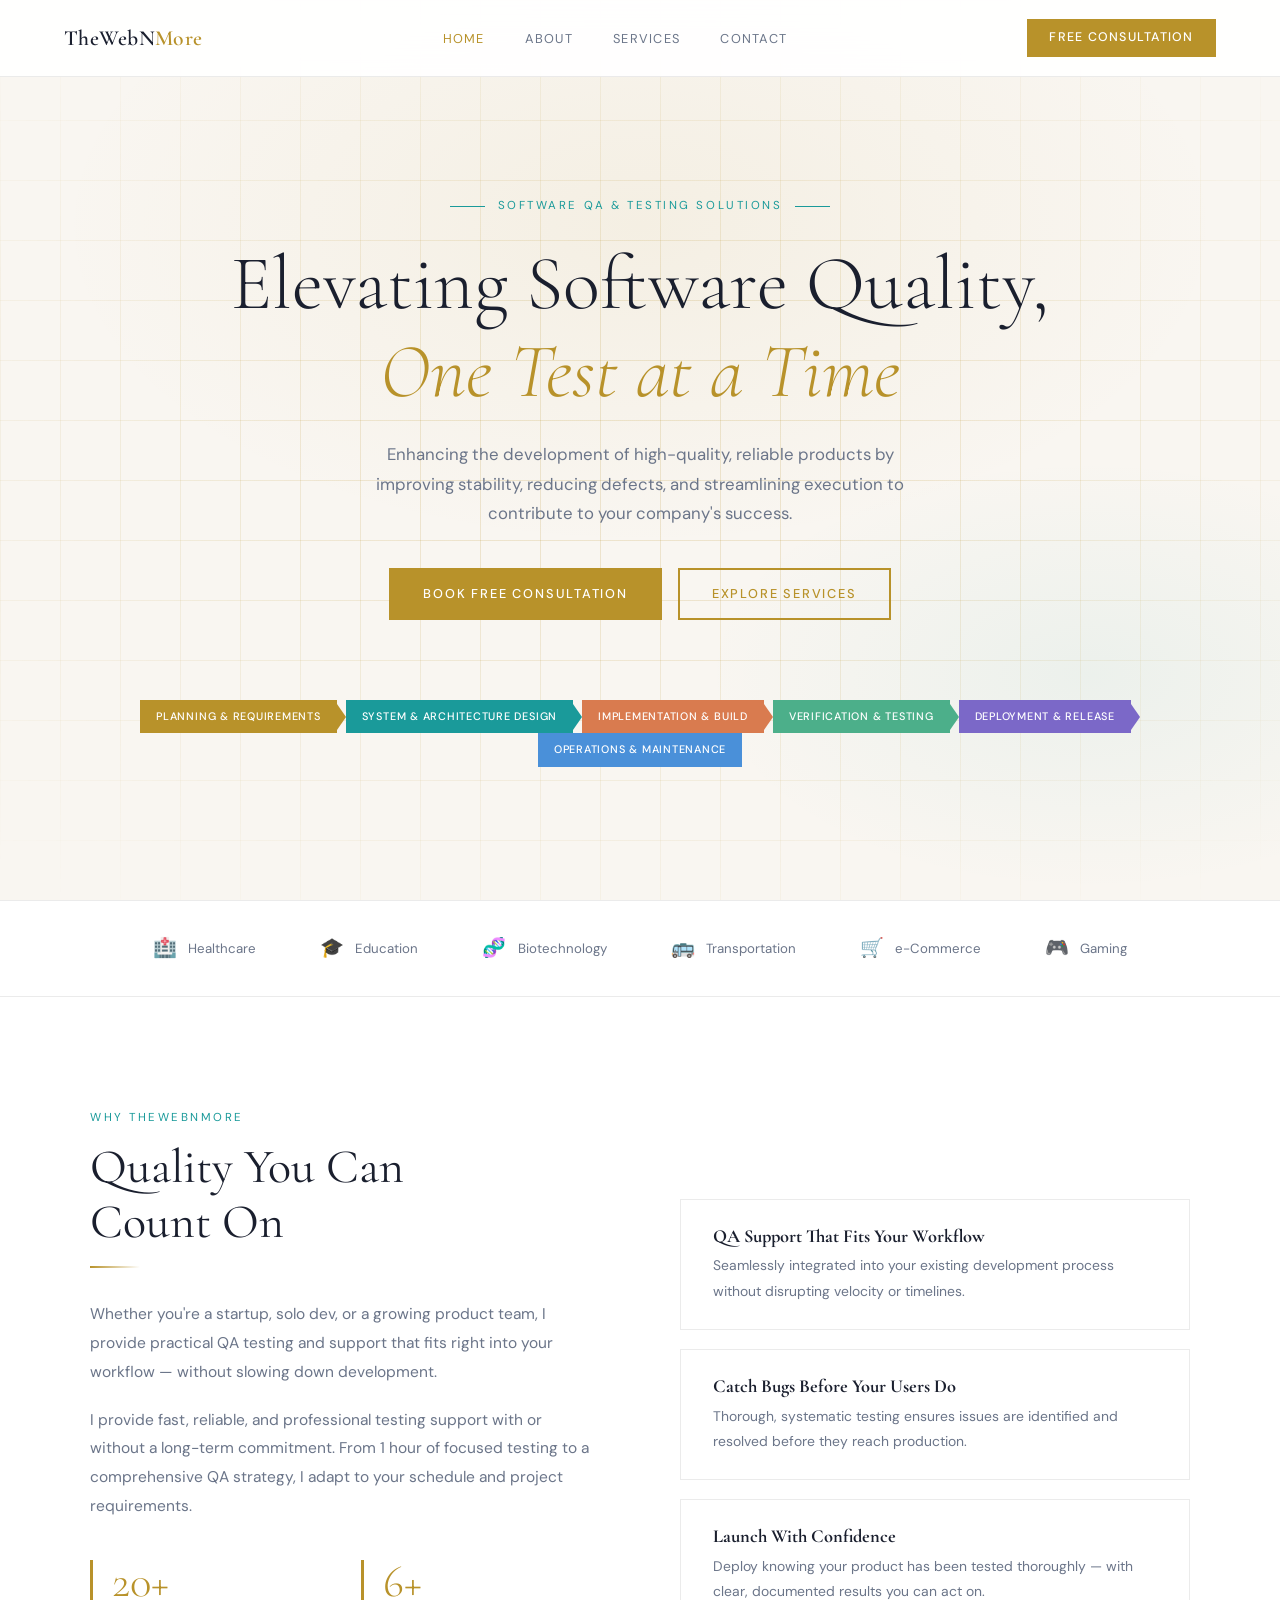
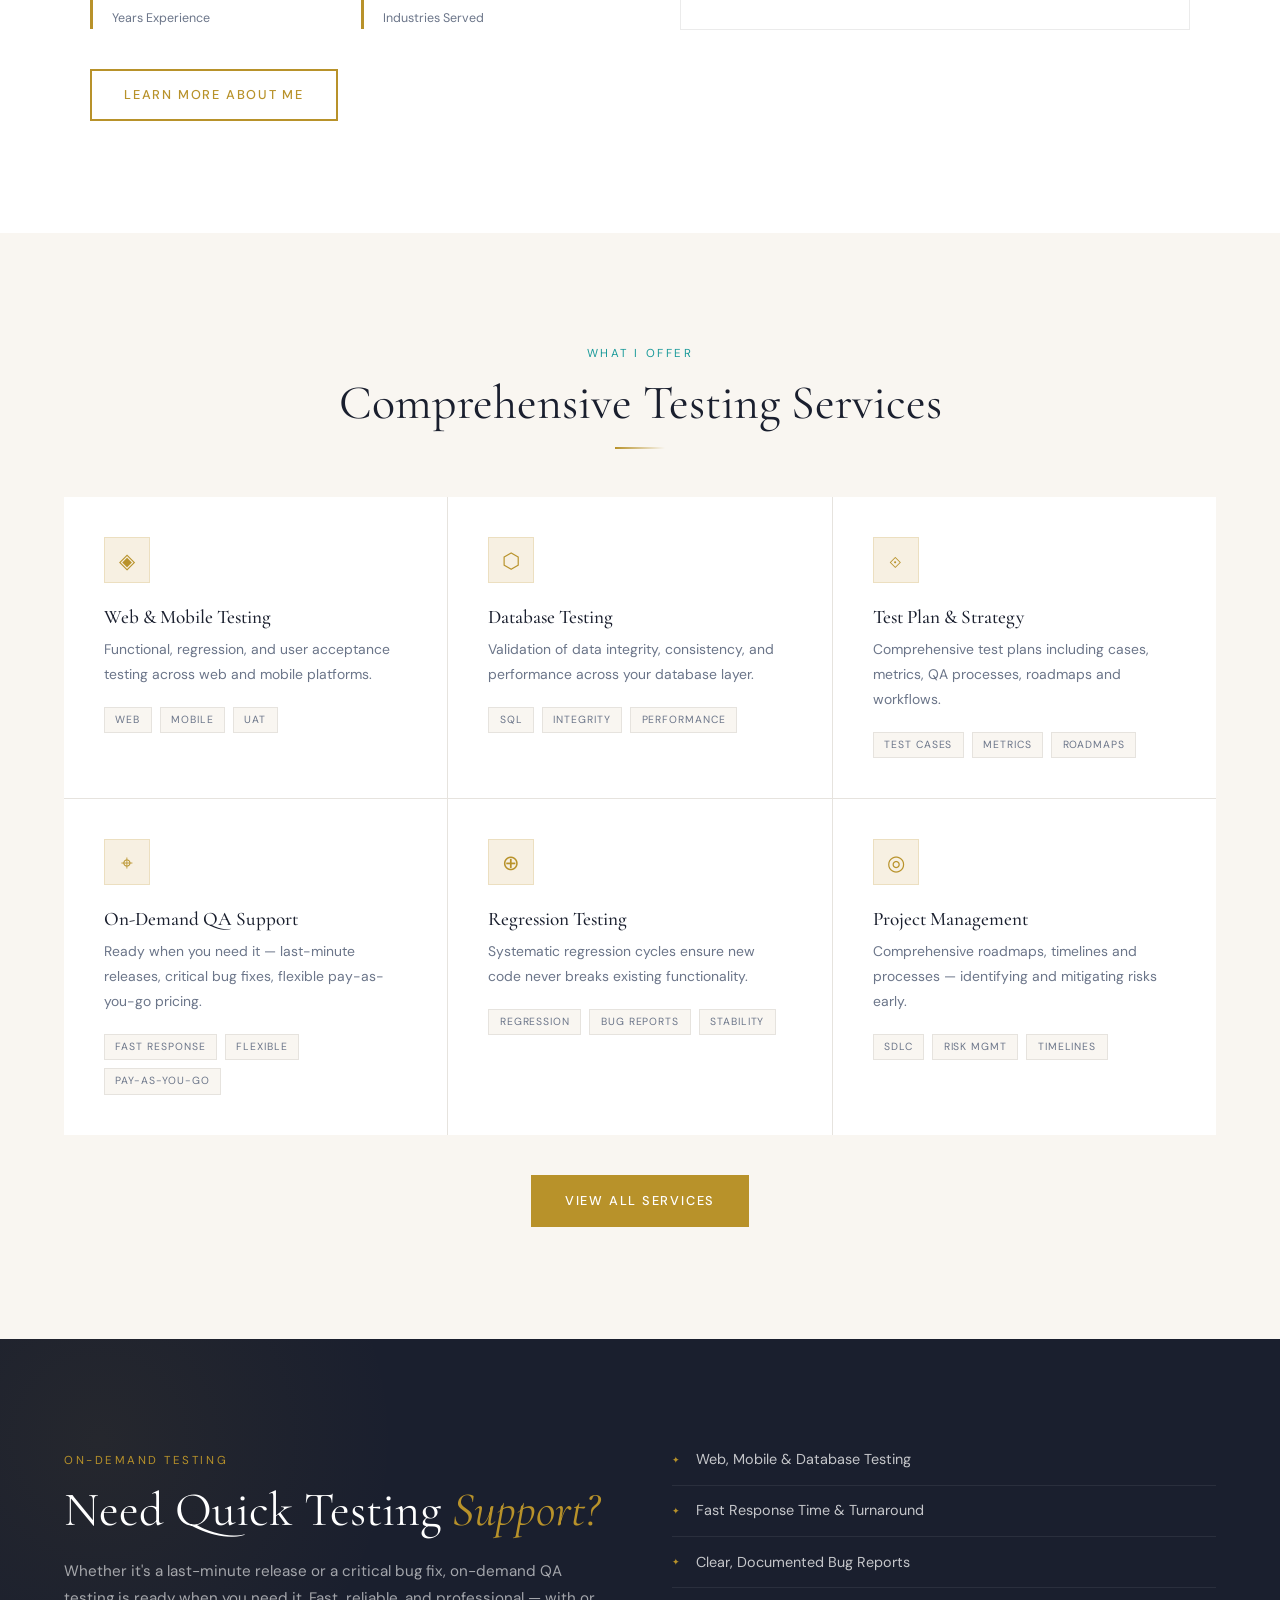
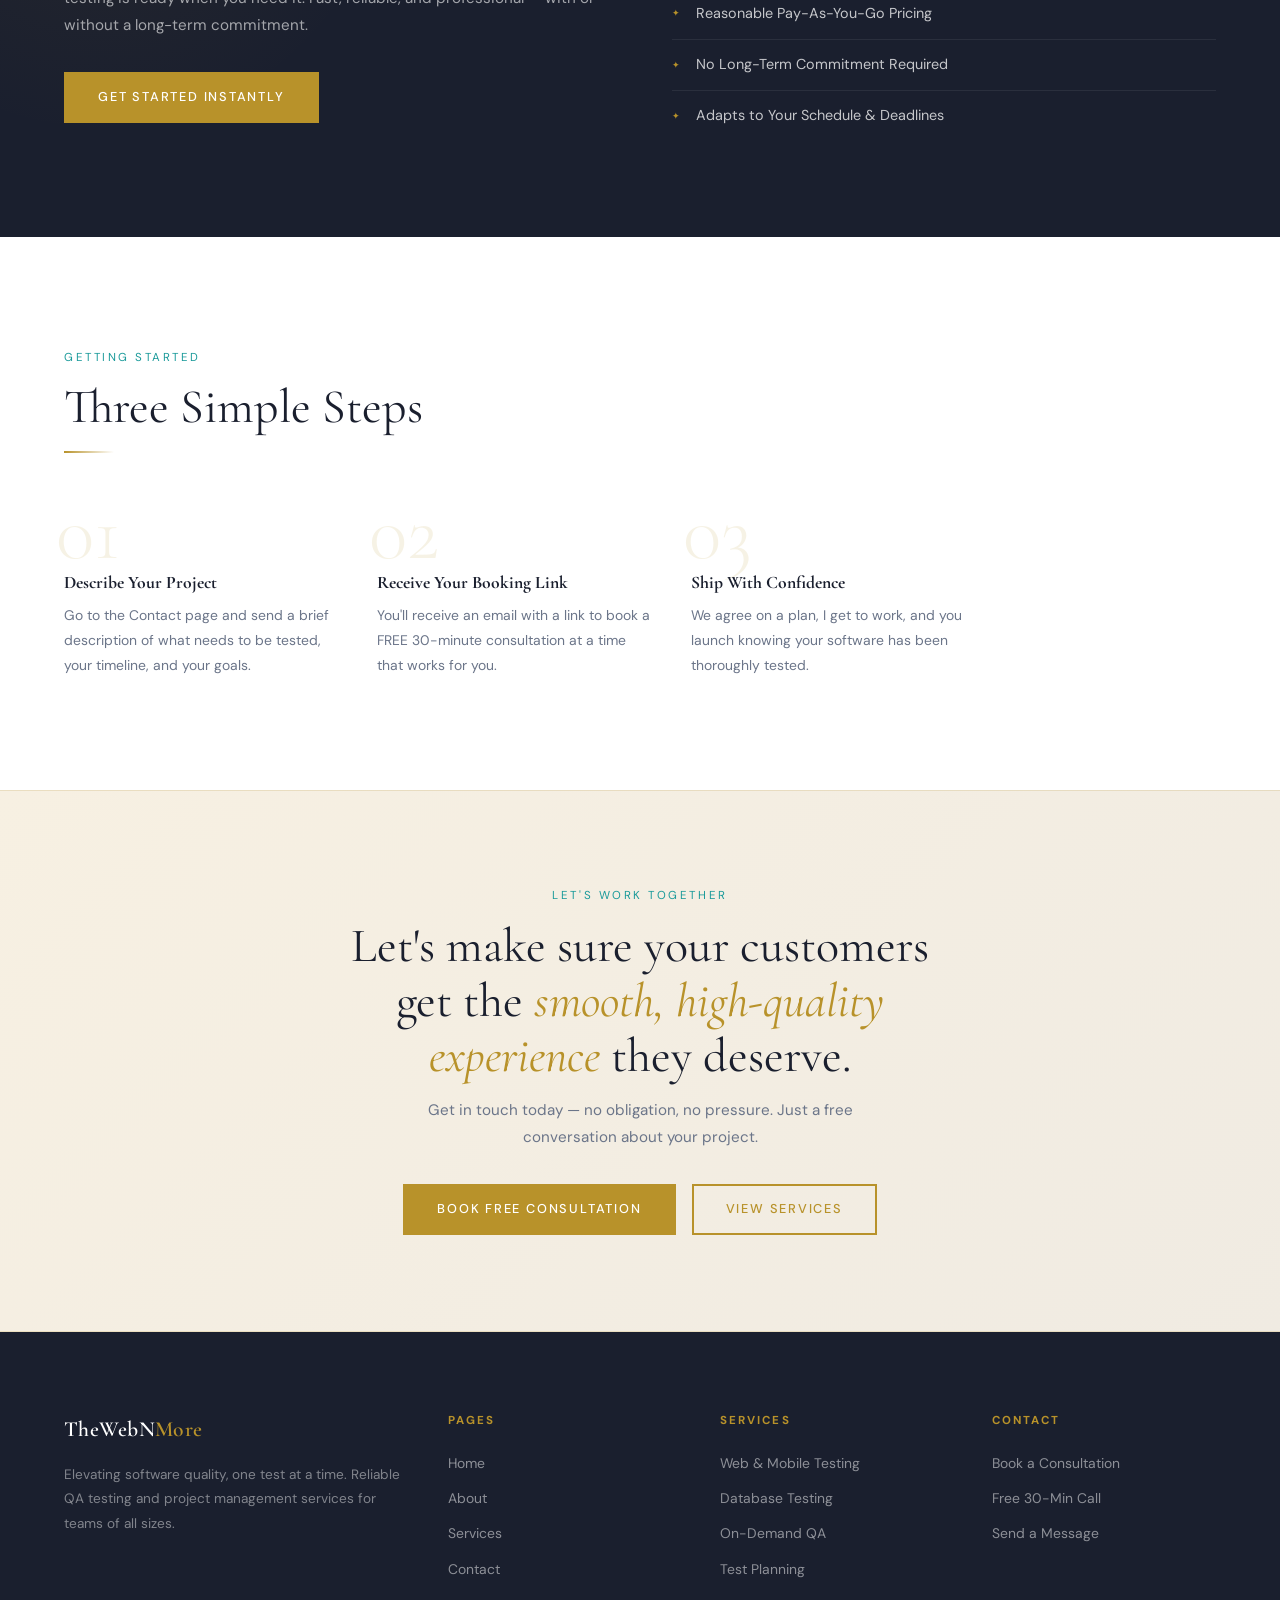
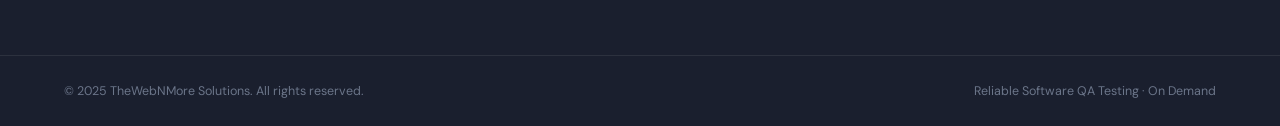
==== index.html @ 7d3f56c2 "Add files via upload" ====
<!DOCTYPE html>
<html lang="en">
<head>
  <meta charset="UTF-8"/>
  <meta name="viewport" content="width=device-width, initial-scale=1.0"/>
  <title>TheWebNMore Solutions | Reliable Software QA Testing</title>
  <meta name="description" content="Professional QA testing services — web, mobile, database. 20+ years experience. On-demand support for startups to enterprise."/>
  <link href="https://fonts.googleapis.com/css2?family=Cormorant+Garamond:ital,wght@0,300;0,400;0,500;0,600;1,400;1,500&family=DM+Sans:wght@300;400;500&display=swap" rel="stylesheet"/>
  <link rel="stylesheet" href="style.css"/>
  <style>

    /* ── HERO ── */
    #hero {
      min-height: 100vh;
      display: flex; flex-direction: column; justify-content: center; align-items: center;
      text-align: center; padding: 9rem 5% 5rem;
      background:
        radial-gradient(ellipse 70% 55% at 50% 25%, rgba(184,146,42,0.07) 0%, transparent 65%),
        radial-gradient(ellipse 50% 40% at 85% 75%, rgba(26,154,154,0.06) 0%, transparent 60%),
        var(--light);
      position: relative; overflow: hidden;
    }
    .hero-grid {
      position: absolute; inset: 0;
      background-image:
        linear-gradient(var(--border) 1px, transparent 1px),
        linear-gradient(90deg, var(--border) 1px, transparent 1px);
      background-size: 60px 60px;
      mask-image: radial-gradient(ellipse 90% 80% at 50% 50%, black 20%, transparent 80%);
    }
    .hero-eyebrow {
      display: flex; align-items: center; gap: 0.8rem;
      font-size: 0.72rem; letter-spacing: 0.22em; text-transform: uppercase;
      color: var(--teal); margin-bottom: 1.5rem; position: relative; z-index: 1;
    }
    .hero-eyebrow::before, .hero-eyebrow::after {
      content: ''; display: block; width: 35px; height: 1px; background: var(--teal);
    }
    #hero h1 { color: var(--ink); position: relative; z-index: 1; }
    #hero h1 em { font-style: italic; color: var(--gold); }
    .hero-sub {
      font-size: 1.05rem; color: var(--muted);
      max-width: 560px; margin: 1.5rem auto 2.5rem;
      line-height: 1.75; position: relative; z-index: 1;
    }
    .hero-btns { display: flex; gap: 1rem; justify-content: center; flex-wrap: wrap; position: relative; z-index: 1; }

    /* pipeline */
    .pipeline {
      display: flex; flex-wrap: wrap; justify-content: center;
      margin-top: 5rem; position: relative; z-index: 1;
    }
    .p-step { display: flex; align-items: center; }
    .p-label {
      font-size: 0.68rem; letter-spacing: 0.07em; text-transform: uppercase;
      padding: 0.5rem 1rem; white-space: nowrap;
      font-weight: 500;
    }
    .p-step:nth-child(1) .p-label { background: var(--gold); color: var(--white); }
    .p-step:nth-child(2) .p-label { background: var(--teal); color: var(--white); }
    .p-step:nth-child(3) .p-label { background: #D97B4F; color: var(--white); }
    .p-step:nth-child(4) .p-label { background: #4CAF8A; color: var(--white); }
    .p-step:nth-child(5) .p-label { background: #7B68C8; color: var(--white); }
    .p-step:nth-child(6) .p-label { background: #4A90D9; color: var(--white); }
    .p-arrow {
      width: 0; height: 0;
      border-top: 13px solid transparent;
      border-bottom: 13px solid transparent;
    }
    .p-step:nth-child(1) .p-arrow { border-left: 9px solid var(--gold); }
    .p-step:nth-child(2) .p-arrow { border-left: 9px solid var(--teal); }
    .p-step:nth-child(3) .p-arrow { border-left: 9px solid #D97B4F; }
    .p-step:nth-child(4) .p-arrow { border-left: 9px solid #4CAF8A; }
    .p-step:nth-child(5) .p-arrow { border-left: 9px solid #7B68C8; }
    .p-step:last-child .p-arrow { display: none; }

    /* ── TRUST STRIP ── */
    .trust-strip {
      background: var(--white);
      border-top: 1px solid var(--border-grey);
      border-bottom: 1px solid var(--border-grey);
      padding: 2rem 5%;
      display: flex; align-items: center; justify-content: center;
      gap: 4rem; flex-wrap: wrap;
    }
    .trust-item {
      display: flex; align-items: center; gap: 0.7rem;
      font-size: 0.83rem; color: var(--muted);
    }
    .trust-item .icon { font-size: 1.2rem; }

    /* ── INTRO / VALUE ── */
    #value { background: var(--white); padding: 7rem 5%; }
    .value-grid {
      display: grid; grid-template-columns: 1fr 1fr;
      gap: 5rem; align-items: center; max-width: 1100px; margin: 0 auto;
    }
    .value-left p { color: var(--muted); line-height: 1.85; margin-bottom: 1.2rem; font-size: 0.97rem; }
    .value-stats { display: grid; grid-template-columns: 1fr 1fr; gap: 2rem; margin-top: 2.5rem; }
    .v-stat { border-left: 3px solid var(--gold); padding-left: 1.2rem; }
    .v-stat-num {
      font-family: 'Cormorant Garamond', serif;
      font-size: 2.8rem; font-weight: 300; color: var(--gold); line-height: 1;
    }
    .v-stat-label { font-size: 0.78rem; color: var(--muted); margin-top: 0.25rem; }
    .value-cards { display: flex; flex-direction: column; gap: 1.2rem; }
    .v-card {
      border: 1px solid var(--border-grey);
      padding: 1.6rem 2rem;
      transition: border-color 0.3s, transform 0.3s, box-shadow 0.3s;
      background: var(--white);
    }
    .v-card:hover {
      border-color: var(--gold); transform: translateX(6px);
      box-shadow: var(--shadow);
    }
    .v-card h4 { font-family: 'Cormorant Garamond', serif; font-size: 1.15rem; margin-bottom: 0.4rem; color: var(--ink); }
    .v-card p { font-size: 0.87rem; margin: 0; }

    /* ── SERVICES PREVIEW ── */
    #services-preview { background: var(--light); padding: 7rem 5%; }
    .services-grid {
      display: grid; grid-template-columns: repeat(3, 1fr);
      gap: 1px; background: var(--border-grey);
      margin-top: 3rem;
    }
    .s-card {
      background: var(--white); padding: 2.5rem;
      position: relative; overflow: hidden;
      transition: background 0.3s;
    }
    .s-card::after {
      content: ''; position: absolute;
      bottom: 0; left: 0; right: 0; height: 3px;
      background: linear-gradient(90deg, var(--gold), var(--teal));
      transform: scaleX(0); transform-origin: left;
      transition: transform 0.4s;
    }
    .s-card:hover::after { transform: scaleX(1); }
    .s-card:hover { background: var(--light); }
    .s-icon {
      width: 46px; height: 46px; margin-bottom: 1.4rem;
      display: flex; align-items: center; justify-content: center;
      border: 1px solid var(--border); color: var(--gold);
      font-size: 1.3rem; background: var(--gold-pale);
    }
    .s-card h3 { font-size: 1.2rem; color: var(--ink); margin-bottom: 0.6rem; }
    .s-card p { font-size: 0.87rem; }
    .s-tags { display: flex; gap: 0.5rem; flex-wrap: wrap; margin-top: 1.2rem; }
    .s-tag {
      font-size: 0.65rem; letter-spacing: 0.09em; text-transform: uppercase;
      border: 1px solid var(--border-grey); color: var(--muted);
      padding: 0.25rem 0.65rem; background: var(--light);
    }
    .services-link { text-align: center; margin-top: 2.5rem; }

    /* ── ON-DEMAND BAND ── */
    .ondemand {
      background: var(--ink);
      padding: 6rem 5%;
      display: grid; grid-template-columns: 1fr 1fr;
      gap: 4rem; align-items: center;
      position: relative; overflow: hidden;
    }
    .ondemand::before {
      content: '';
      position: absolute; left: -200px; top: -200px;
      width: 600px; height: 600px; border-radius: 50%;
      background: radial-gradient(circle, rgba(184,146,42,0.07) 0%, transparent 70%);
    }
    .ondemand h2 { color: var(--white); position: relative; z-index: 1; }
    .ondemand h2 span { color: var(--gold); font-style: italic; }
    .ondemand > div:first-child p { color: rgba(255,255,255,0.6); margin: 1.2rem 0 2rem; position: relative; z-index: 1; }
    .od-list { list-style: none; }
    .od-list li {
      display: flex; align-items: center; gap: 1rem;
      color: rgba(255,255,255,0.75); font-size: 0.9rem;
      padding: 0.85rem 0; border-bottom: 1px solid rgba(255,255,255,0.07);
    }
    .od-list li:last-child { border-bottom: none; }
    .od-list li::before { content: '✦'; color: var(--gold); font-size: 0.55rem; flex-shrink: 0; }

    /* ── HOW TO START ── */
    #how { background: var(--white); padding: 7rem 5%; }
    .how-steps {
      display: grid; grid-template-columns: repeat(3, 1fr);
      gap: 2.5rem; margin-top: 3.5rem; max-width: 900px;
    }
    .how-step { position: relative; padding-top: 1.5rem; }
    .how-num {
      font-family: 'Cormorant Garamond', serif;
      font-size: 5rem; font-weight: 300; color: var(--gold-dim);
      line-height: 1; position: absolute; top: -1rem; left: -0.5rem;
    }
    .how-content { position: relative; z-index: 1; padding-top: 2.5rem; }
    .how-content h4 { font-size: 1.1rem; color: var(--ink); margin-bottom: 0.6rem; }
    .how-content p { font-size: 0.87rem; }

    /* ── CTA BANNER ── */
    .cta-banner {
      background: linear-gradient(135deg, var(--gold-pale) 0%, var(--light2) 100%);
      border-top: 1px solid var(--border); border-bottom: 1px solid var(--border);
      padding: 6rem 5%; text-align: center;
    }
    .cta-banner h2 { color: var(--ink); max-width: 640px; margin: 0 auto 0.5rem; }
    .cta-banner h2 span { color: var(--gold); font-style: italic; }
    .cta-banner p { margin: 0.8rem auto 2rem; max-width: 500px; }
    .cta-btns { display: flex; gap: 1rem; justify-content: center; flex-wrap: wrap; }

    @media (max-width: 900px) {
      .value-grid, .ondemand { grid-template-columns: 1fr; gap: 3rem; }
      .services-grid { grid-template-columns: 1fr 1fr; }
      .how-steps { grid-template-columns: 1fr; }
    }
    @media (max-width: 600px) {
      .services-grid { grid-template-columns: 1fr; }
      .pipeline { gap: 0.3rem; }
      .p-arrow { display: none; }
    }
  </style>
</head>
<body>

<!-- NAV -->
<nav id="main-nav">
  <a href="index.html" class="nav-logo">TheWebN<span>More</span></a>
  <ul class="nav-links" id="nav-links">
    <li><a href="index.html" class="active">Home</a></li>
    <li><a href="about.html">About</a></li>
    <li><a href="services.html">Services</a></li>
    <li><a href="contact.html">Contact</a></li>
  </ul>
  <a href="contact.html" class="nav-cta">Free Consultation</a>
  <button class="nav-toggle" id="nav-toggle" aria-label="Toggle menu">
    <span></span><span></span><span></span>
  </button>
</nav>

<!-- HERO -->
<section id="hero">
  <div class="hero-grid"></div>
  <div class="hero-eyebrow">Software QA &amp; Testing Solutions</div>
  <h1>Elevating Software Quality,<br><em>One Test at a Time</em></h1>
  <p class="hero-sub">
    Enhancing the development of high-quality, reliable products by improving stability,
    reducing defects, and streamlining execution to contribute to your company's success.
  </p>
  <div class="hero-btns">
    <a href="contact.html" class="btn btn-gold">Book Free Consultation</a>
    <a href="services.html" class="btn btn-outline">Explore Services</a>
  </div>
  <div class="pipeline">
    <div class="p-step"><div class="p-label">Planning &amp; Requirements</div><div class="p-arrow"></div></div>
    <div class="p-step"><div class="p-label">System &amp; Architecture Design</div><div class="p-arrow"></div></div>
    <div class="p-step"><div class="p-label">Implementation &amp; Build</div><div class="p-arrow"></div></div>
    <div class="p-step"><div class="p-label">Verification &amp; Testing</div><div class="p-arrow"></div></div>
    <div class="p-step"><div class="p-label">Deployment &amp; Release</div><div class="p-arrow"></div></div>
    <div class="p-step"><div class="p-label">Operations &amp; Maintenance</div></div>
  </div>
</section>

<!-- TRUST STRIP -->
<div class="trust-strip">
  <div class="trust-item"><span class="icon">🏥</span> Healthcare</div>
  <div class="trust-item"><span class="icon">🎓</span> Education</div>
  <div class="trust-item"><span class="icon">🧬</span> Biotechnology</div>
  <div class="trust-item"><span class="icon">🚌</span> Transportation</div>
  <div class="trust-item"><span class="icon">🛒</span> e-Commerce</div>
  <div class="trust-item"><span class="icon">🎮</span> Gaming</div>
</div>

<!-- VALUE / ABOUT INTRO -->
<section id="value">
  <div class="value-grid">
    <div class="value-left fade-up">
      <span class="eyebrow">Why TheWebNMore</span>
      <h2>Quality You Can<br>Count On</h2>
      <div class="divider"></div>
      <p>
        Whether you're a startup, solo dev, or a growing product team, I provide practical QA
        testing and support that fits right into your workflow — without slowing down development.
      </p>
      <p>
        I provide fast, reliable, and professional testing support with or without a long-term
        commitment. From 1 hour of focused testing to a comprehensive QA strategy, I adapt to
        your schedule and project requirements.
      </p>
      <div class="value-stats">
        <div class="v-stat">
          <div class="v-stat-num">20+</div>
          <div class="v-stat-label">Years Experience</div>
        </div>
        <div class="v-stat">
          <div class="v-stat-num">6+</div>
          <div class="v-stat-label">Industries Served</div>
        </div>
      </div>
      <div style="margin-top:2.5rem;">
        <a href="about.html" class="btn btn-outline">Learn More About Me</a>
      </div>
    </div>
    <div class="value-cards fade-up">
      <div class="v-card">
        <h4>QA Support That Fits Your Workflow</h4>
        <p>Seamlessly integrated into your existing development process without disrupting velocity or timelines.</p>
      </div>
      <div class="v-card">
        <h4>Catch Bugs Before Your Users Do</h4>
        <p>Thorough, systematic testing ensures issues are identified and resolved before they reach production.</p>
      </div>
      <div class="v-card">
        <h4>Launch With Confidence</h4>
        <p>Deploy knowing your product has been tested thoroughly — with clear, documented results you can act on.</p>
      </div>
    </div>
  </div>
</section>

<!-- SERVICES PREVIEW -->
<section id="services-preview">
  <div style="text-align:center;">
    <span class="eyebrow">What I Offer</span>
    <h2 style="color:var(--ink);">Comprehensive Testing Services</h2>
    <div class="divider centered"></div>
  </div>
  <div class="services-grid">
    <div class="s-card fade-up">
      <div class="s-icon">◈</div>
      <h3>Web &amp; Mobile Testing</h3>
      <p>Functional, regression, and user acceptance testing across web and mobile platforms.</p>
      <div class="s-tags"><span class="s-tag">Web</span><span class="s-tag">Mobile</span><span class="s-tag">UAT</span></div>
    </div>
    <div class="s-card fade-up">
      <div class="s-icon">⬡</div>
      <h3>Database Testing</h3>
      <p>Validation of data integrity, consistency, and performance across your database layer.</p>
      <div class="s-tags"><span class="s-tag">SQL</span><span class="s-tag">Integrity</span><span class="s-tag">Performance</span></div>
    </div>
    <div class="s-card fade-up">
      <div class="s-icon">⟐</div>
      <h3>Test Plan &amp; Strategy</h3>
      <p>Comprehensive test plans including cases, metrics, QA processes, roadmaps and workflows.</p>
      <div class="s-tags"><span class="s-tag">Test Cases</span><span class="s-tag">Metrics</span><span class="s-tag">Roadmaps</span></div>
    </div>
    <div class="s-card fade-up">
      <div class="s-icon">⌖</div>
      <h3>On-Demand QA Support</h3>
      <p>Ready when you need it — last-minute releases, critical bug fixes, flexible pay-as-you-go pricing.</p>
      <div class="s-tags"><span class="s-tag">Fast Response</span><span class="s-tag">Flexible</span><span class="s-tag">Pay-as-you-go</span></div>
    </div>
    <div class="s-card fade-up">
      <div class="s-icon">⊕</div>
      <h3>Regression Testing</h3>
      <p>Systematic regression cycles ensure new code never breaks existing functionality.</p>
      <div class="s-tags"><span class="s-tag">Regression</span><span class="s-tag">Bug Reports</span><span class="s-tag">Stability</span></div>
    </div>
    <div class="s-card fade-up">
      <div class="s-icon">◎</div>
      <h3>Project Management</h3>
      <p>Comprehensive roadmaps, timelines and processes — identifying and mitigating risks early.</p>
      <div class="s-tags"><span class="s-tag">SDLC</span><span class="s-tag">Risk Mgmt</span><span class="s-tag">Timelines</span></div>
    </div>
  </div>
  <div class="services-link">
    <a href="services.html" class="btn btn-gold">View All Services</a>
  </div>
</section>

<!-- ON-DEMAND BAND -->
<div class="ondemand">
  <div>
    <span class="eyebrow" style="color:var(--gold);">On-Demand Testing</span>
    <h2>Need Quick Testing <span>Support?</span></h2>
    <p>
      Whether it's a last-minute release or a critical bug fix, on-demand QA testing is
      ready when you need it. Fast, reliable, and professional — with or without a long-term commitment.
    </p>
    <a href="contact.html" class="btn btn-gold" style="position:relative;z-index:1;">Get Started Instantly</a>
  </div>
  <ul class="od-list">
    <li>Web, Mobile &amp; Database Testing</li>
    <li>Fast Response Time &amp; Turnaround</li>
    <li>Clear, Documented Bug Reports</li>
    <li>Reasonable Pay-As-You-Go Pricing</li>
    <li>No Long-Term Commitment Required</li>
    <li>Adapts to Your Schedule &amp; Deadlines</li>
  </ul>
</div>

<!-- HOW TO START -->
<section id="how">
  <span class="eyebrow">Getting Started</span>
  <h2 style="color:var(--ink);">Three Simple Steps</h2>
  <div class="divider"></div>
  <div class="how-steps">
    <div class="how-step fade-up">
      <div class="how-num">01</div>
      <div class="how-content">
        <h4>Describe Your Project</h4>
        <p>Go to the Contact page and send a brief description of what needs to be tested, your timeline, and your goals.</p>
      </div>
    </div>
    <div class="how-step fade-up">
      <div class="how-num">02</div>
      <div class="how-content">
        <h4>Receive Your Booking Link</h4>
        <p>You'll receive an email with a link to book a FREE 30-minute consultation at a time that works for you.</p>
      </div>
    </div>
    <div class="how-step fade-up">
      <div class="how-num">03</div>
      <div class="how-content">
        <h4>Ship With Confidence</h4>
        <p>We agree on a plan, I get to work, and you launch knowing your software has been thoroughly tested.</p>
      </div>
    </div>
  </div>
</section>

<!-- CTA BANNER -->
<div class="cta-banner">
  <span class="eyebrow">Let's Work Together</span>
  <h2>Let's make sure your customers get the <span>smooth, high-quality experience</span> they deserve.</h2>
  <p>Get in touch today — no obligation, no pressure. Just a free conversation about your project.</p>
  <div class="cta-btns">
    <a href="contact.html" class="btn btn-gold">Book Free Consultation</a>
    <a href="services.html" class="btn btn-outline">View Services</a>
  </div>
</div>

<!-- FOOTER -->
<footer>
  <div class="footer-top">
    <div class="footer-brand">
      <div class="nav-logo">TheWebN<span>More</span></div>
      <p>Elevating software quality, one test at a time. Reliable QA testing and project management services for teams of all sizes.</p>
    </div>
    <div class="footer-col">
      <h5>Pages</h5>
      <ul>
        <li><a href="index.html">Home</a></li>
        <li><a href="about.html">About</a></li>
        <li><a href="services.html">Services</a></li>
        <li><a href="contact.html">Contact</a></li>
      </ul>
    </div>
    <div class="footer-col">
      <h5>Services</h5>
      <ul>
        <li><a href="services.html">Web &amp; Mobile Testing</a></li>
        <li><a href="services.html">Database Testing</a></li>
        <li><a href="services.html">On-Demand QA</a></li>
        <li><a href="services.html">Test Planning</a></li>
      </ul>
    </div>
    <div class="footer-col">
      <h5>Contact</h5>
      <ul>
        <li><a href="contact.html">Book a Consultation</a></li>
        <li><a href="contact.html">Free 30-Min Call</a></li>
        <li><a href="contact.html">Send a Message</a></li>
      </ul>
    </div>
  </div>
  <div class="footer-bottom">
    <p>© 2025 TheWebNMore Solutions. All rights reserved.</p>
    <p>Reliable Software QA Testing · On Demand</p>
  </div>
</footer>

<script>
  // Nav scroll shadow
  window.addEventListener('scroll', () => {
    document.getElementById('main-nav').classList.toggle('scrolled', window.scrollY > 30);
  });
  // Mobile nav toggle
  document.getElementById('nav-toggle').addEventListener('click', () => {
    document.getElementById('nav-links').classList.toggle('open');
  });
  // Fade-up observer
  const obs = new IntersectionObserver(entries => {
    entries.forEach(e => { if (e.isIntersecting) e.target.classList.add('visible'); });
  }, { threshold: 0.1 });
  document.querySelectorAll('.fade-up').forEach(el => obs.observe(el));
</script>
</body>
</html>
---- style.css ----
/* ── RESET & BASE ── */
*, *::before, *::after { margin: 0; padding: 0; box-sizing: border-box; }

:root {
  --gold:        #B8922A;
  --gold-light:  #D4AC50;
  --gold-pale:   #F7F0E2;
  --gold-dim:    rgba(184,146,42,0.12);
  --teal:        #1A9A9A;
  --teal-dim:    rgba(26,154,154,0.10);
  --ink:         #1A1F2E;
  --ink2:        #2E3547;
  --muted:       #6B7589;
  --light:       #F9F6F1;
  --light2:      #F0EBE2;
  --white:       #FFFFFF;
  --border:      rgba(184,146,42,0.18);
  --border-grey: rgba(0,0,0,0.08);
  --shadow:      0 4px 30px rgba(0,0,0,0.08);
  --shadow-lg:   0 12px 50px rgba(0,0,0,0.12);
}

html { scroll-behavior: smooth; }

body {
  font-family: 'DM Sans', sans-serif;
  background: var(--white);
  color: var(--ink);
  overflow-x: hidden;
  line-height: 1.6;
}

/* ── TYPOGRAPHY ── */
h1, h2, h3, h4 { font-family: 'Cormorant Garamond', serif; line-height: 1.15; }
h1 { font-size: clamp(2.8rem, 6vw, 5.5rem); font-weight: 300; }
h2 { font-size: clamp(2rem, 4vw, 3rem); font-weight: 400; }
h3 { font-size: 1.4rem; font-weight: 500; }
p  { font-size: 0.95rem; color: var(--muted); line-height: 1.8; }

a { text-decoration: none; color: inherit; }

/* ── UTILITY ── */
.container    { max-width: 1140px; margin: 0 auto; padding: 0 5%; }
.centered     { text-align: center; }
.section-pad  { padding: 7rem 5%; }

.eyebrow {
  font-size: 0.72rem; letter-spacing: 0.22em; text-transform: uppercase;
  color: var(--teal); margin-bottom: 0.8rem; display: block;
}
.divider {
  width: 50px; height: 2px;
  background: linear-gradient(90deg, var(--gold), transparent);
  margin: 1rem 0 2rem;
}
.divider.centered { margin: 1rem auto 2rem; }

.fade-up {
  opacity: 0; transform: translateY(28px);
  transition: opacity 0.7s ease, transform 0.7s ease;
}
.fade-up.visible { opacity: 1; transform: translateY(0); }

/* ── BUTTONS ── */
.btn {
  display: inline-block;
  padding: 0.85rem 2rem;
  font-size: 0.8rem; letter-spacing: 0.14em; text-transform: uppercase;
  font-family: 'DM Sans', sans-serif; font-weight: 500;
  transition: all 0.28s; cursor: pointer;
}
.btn-gold {
  background: var(--gold); color: var(--white);
  border: 2px solid var(--gold);
}
.btn-gold:hover { background: var(--gold-light); border-color: var(--gold-light); }

.btn-outline {
  background: transparent; color: var(--gold);
  border: 2px solid var(--gold);
}
.btn-outline:hover { background: var(--gold); color: var(--white); }

.btn-white {
  background: var(--white); color: var(--ink);
  border: 2px solid var(--white);
}
.btn-white:hover { background: transparent; color: var(--white); }

/* ── NAVIGATION ── */
nav {
  position: fixed; top: 0; left: 0; right: 0; z-index: 200;
  display: flex; align-items: center; justify-content: space-between;
  padding: 1.2rem 5%;
  background: rgba(255,255,255,0.92);
  backdrop-filter: blur(16px);
  border-bottom: 1px solid var(--border-grey);
  transition: box-shadow 0.3s;
}
nav.scrolled { box-shadow: var(--shadow); }

.nav-logo {
  font-family: 'Cormorant Garamond', serif;
  font-size: 1.35rem; font-weight: 600;
  color: var(--ink); letter-spacing: 0.02em;
}
.nav-logo span { color: var(--gold); }

.nav-links { display: flex; gap: 2.5rem; list-style: none; }
.nav-links a {
  font-size: 0.8rem; letter-spacing: 0.1em; text-transform: uppercase;
  color: var(--muted); transition: color 0.25s;
}
.nav-links a:hover, .nav-links a.active { color: var(--gold); }

.nav-cta {
  background: var(--gold); color: var(--white);
  padding: 0.55rem 1.4rem;
  font-size: 0.78rem; letter-spacing: 0.1em; text-transform: uppercase;
  font-family: 'DM Sans', sans-serif; font-weight: 500;
  transition: all 0.28s;
}
.nav-cta:hover { background: var(--gold-light); }

/* hamburger */
.nav-toggle { display: none; flex-direction: column; gap: 5px; cursor: pointer; background: none; border: none; padding: 4px; }
.nav-toggle span { display: block; width: 24px; height: 2px; background: var(--ink); transition: all 0.3s; }

/* ── PAGE HERO (inner pages) ── */
.page-hero {
  padding: 10rem 5% 5rem;
  background: linear-gradient(135deg, var(--light) 0%, var(--gold-pale) 100%);
  position: relative; overflow: hidden;
}
.page-hero::after {
  content: '';
  position: absolute; right: -100px; top: -100px;
  width: 500px; height: 500px;
  border-radius: 50%;
  background: radial-gradient(circle, rgba(184,146,42,0.08) 0%, transparent 70%);
}
.page-hero-content { position: relative; z-index: 1; }
.page-hero h1 { color: var(--ink); }
.page-hero h1 em { font-style: italic; color: var(--gold); }
.page-hero p { font-size: 1.05rem; max-width: 560px; margin-top: 1rem; }

/* ── FOOTER ── */
footer {
  background: var(--ink);
  color: rgba(255,255,255,0.5);
}
.footer-top {
  display: grid; grid-template-columns: 1.5fr 1fr 1fr 1fr;
  gap: 3rem; padding: 5rem 5% 4rem;
}
.footer-brand .nav-logo { color: var(--white); }
.footer-brand .nav-logo span { color: var(--gold); }
.footer-brand p { font-size: 0.85rem; color: rgba(255,255,255,0.45); line-height: 1.8; margin-top: 1rem; }

.footer-col h5 {
  font-family: 'DM Sans', sans-serif;
  font-size: 0.72rem; letter-spacing: 0.18em; text-transform: uppercase;
  color: var(--gold); margin-bottom: 1.2rem;
}
.footer-col ul { list-style: none; }
.footer-col ul li { margin-bottom: 0.6rem; }
.footer-col ul li a {
  font-size: 0.87rem; color: rgba(255,255,255,0.5);
  transition: color 0.25s;
}
.footer-col ul li a:hover { color: var(--gold); }

.footer-bottom {
  border-top: 1px solid rgba(255,255,255,0.08);
  padding: 1.5rem 5%;
  display: flex; align-items: center; justify-content: space-between;
  flex-wrap: wrap; gap: 1rem;
}
.footer-bottom p { font-size: 0.78rem; }

/* ── RESPONSIVE ── */
@media (max-width: 900px) {
  .footer-top { grid-template-columns: 1fr 1fr; }
}
@media (max-width: 768px) {
  .nav-links, .nav-cta { display: none; }
  .nav-toggle { display: flex; }
  .nav-links.open {
    display: flex; flex-direction: column;
    position: fixed; top: 65px; left: 0; right: 0;
    background: var(--white); padding: 2rem 5%;
    border-bottom: 1px solid var(--border-grey);
    gap: 1.5rem; z-index: 199;
  }
  .nav-links.open + .nav-cta { display: block; }
  .footer-top { grid-template-columns: 1fr; gap: 2rem; }
}
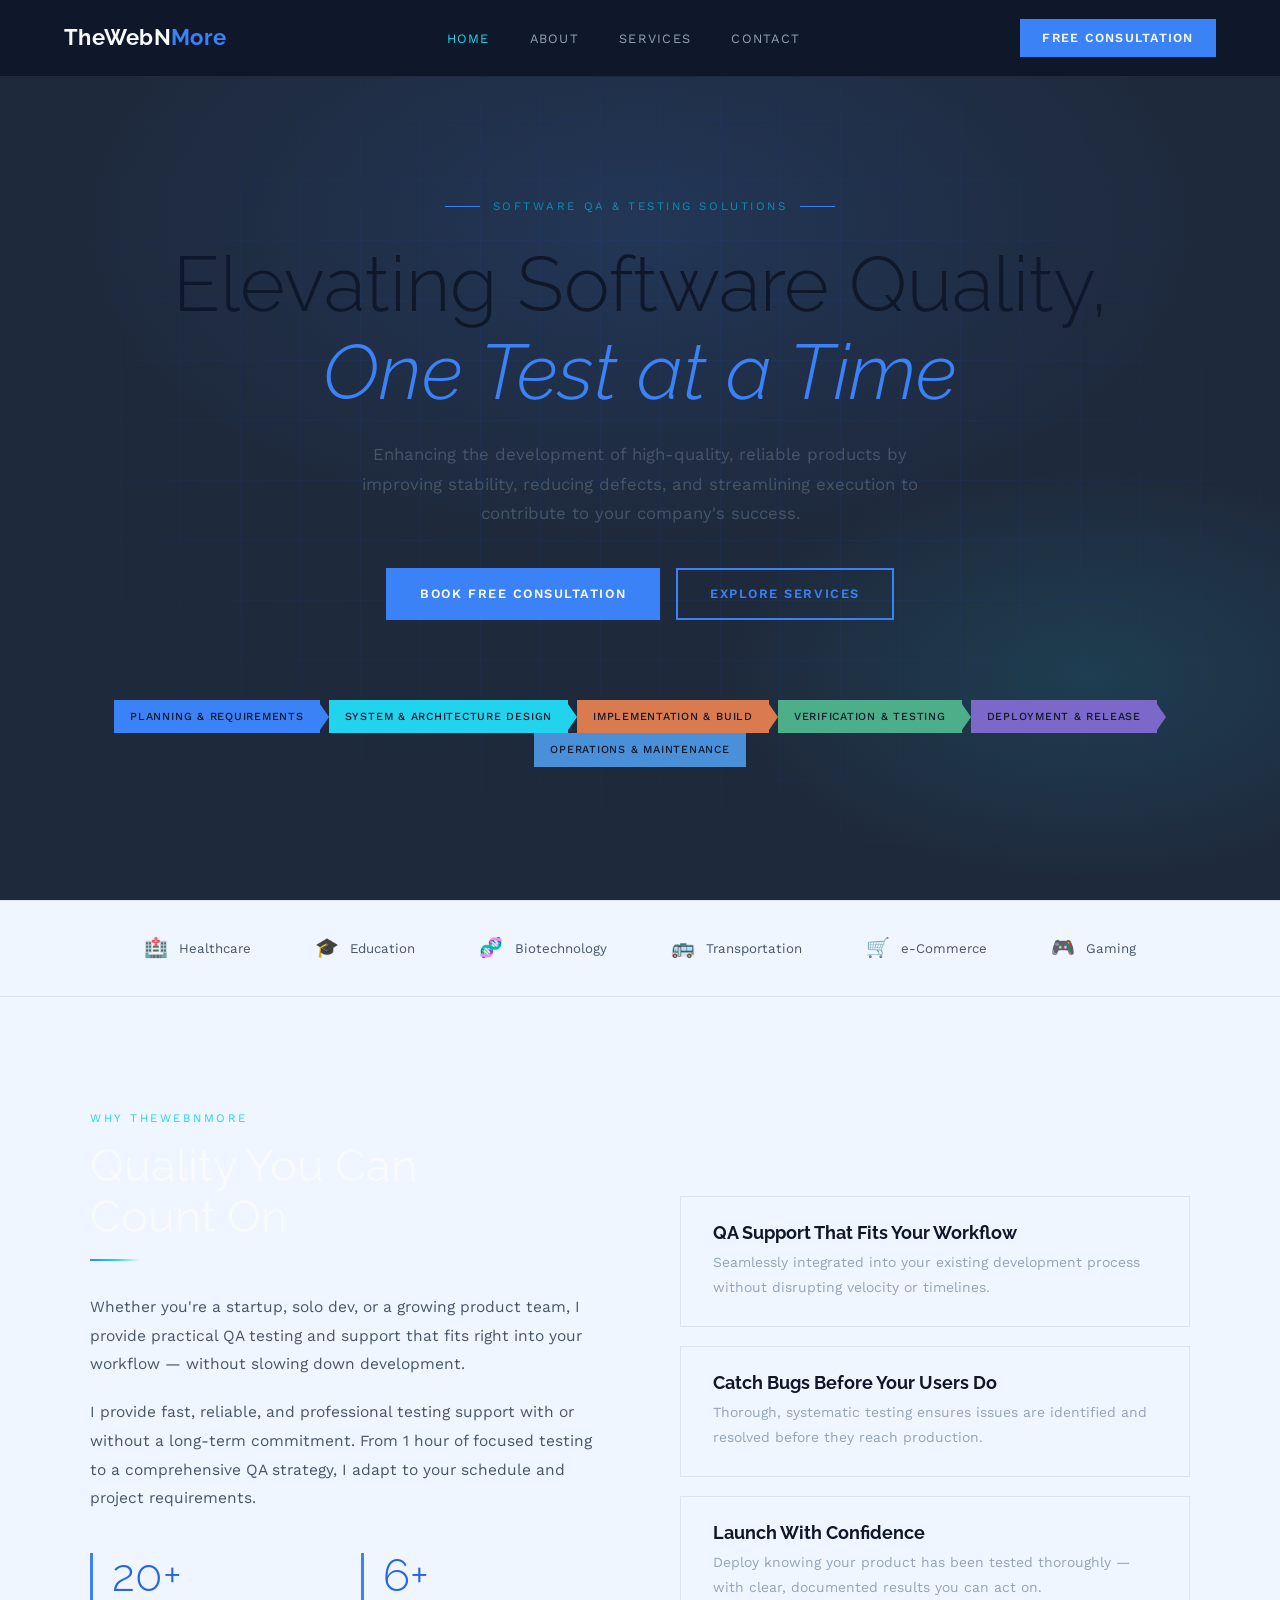
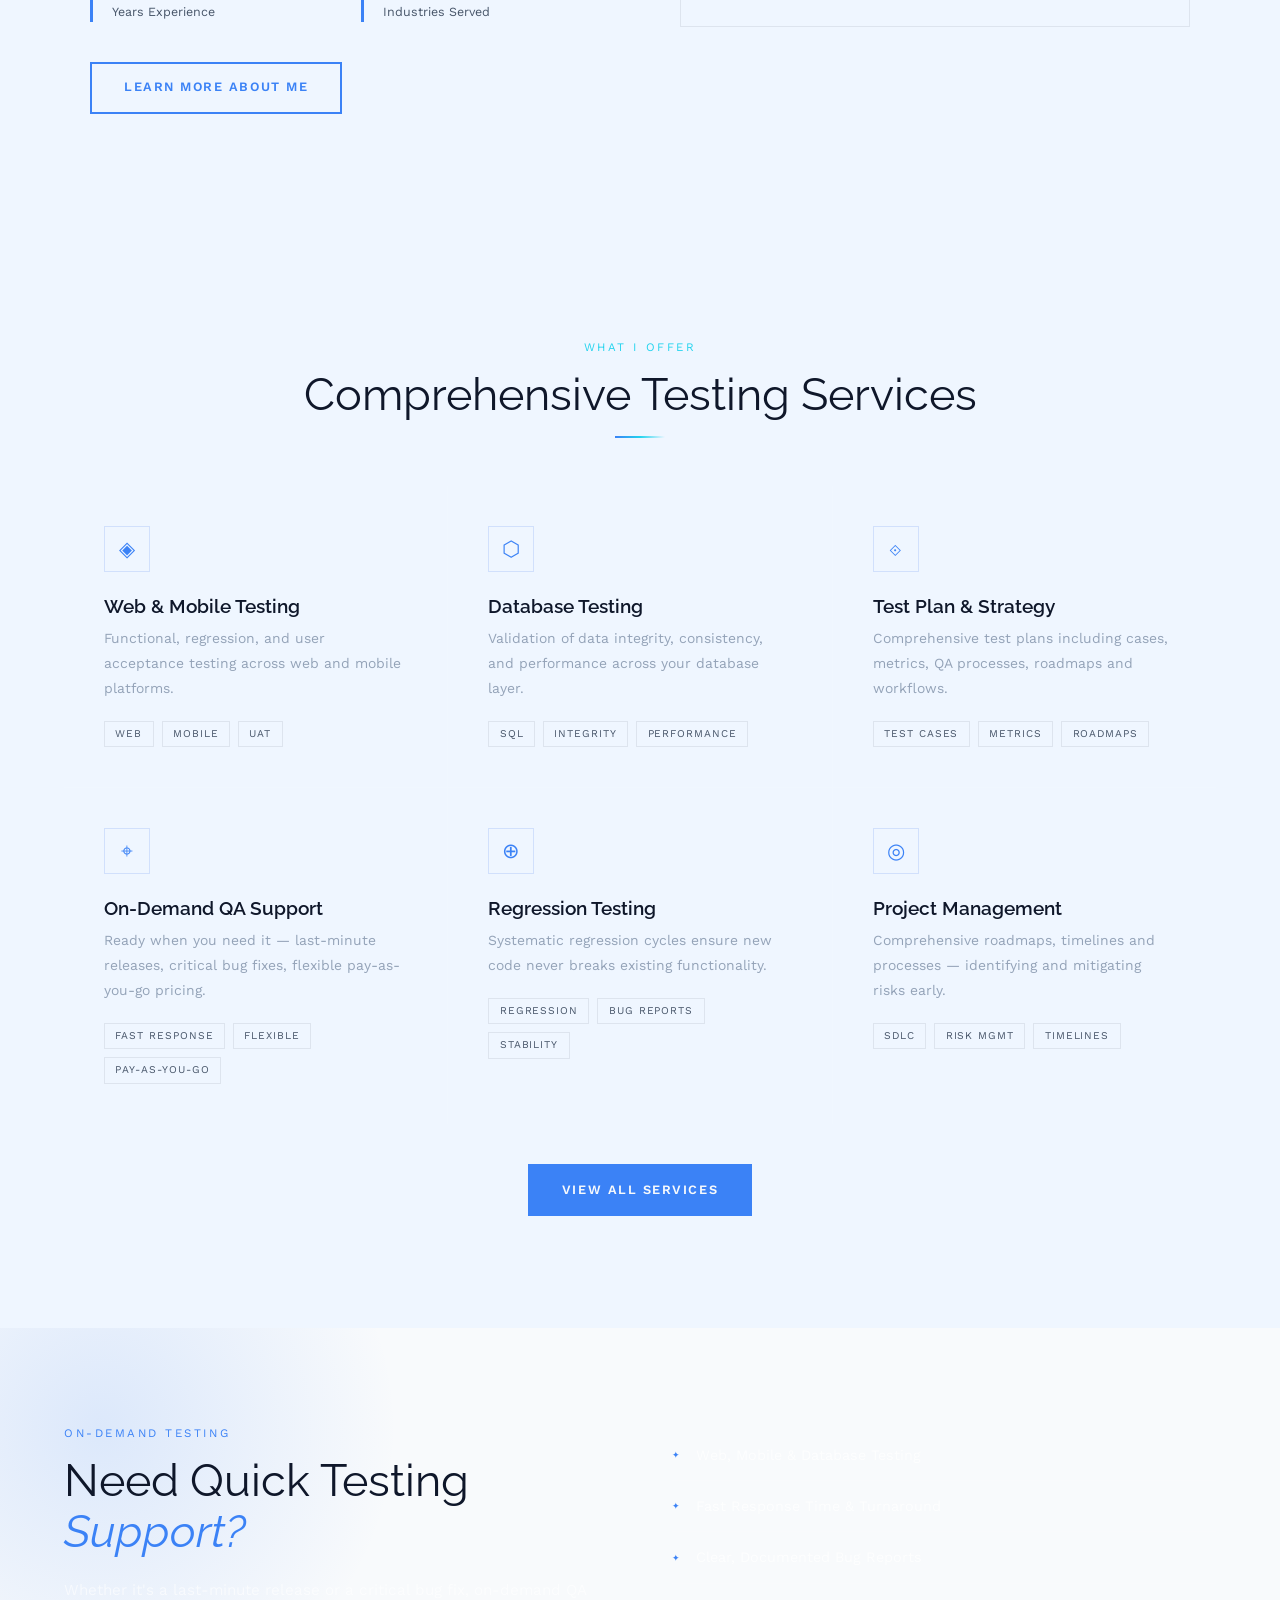
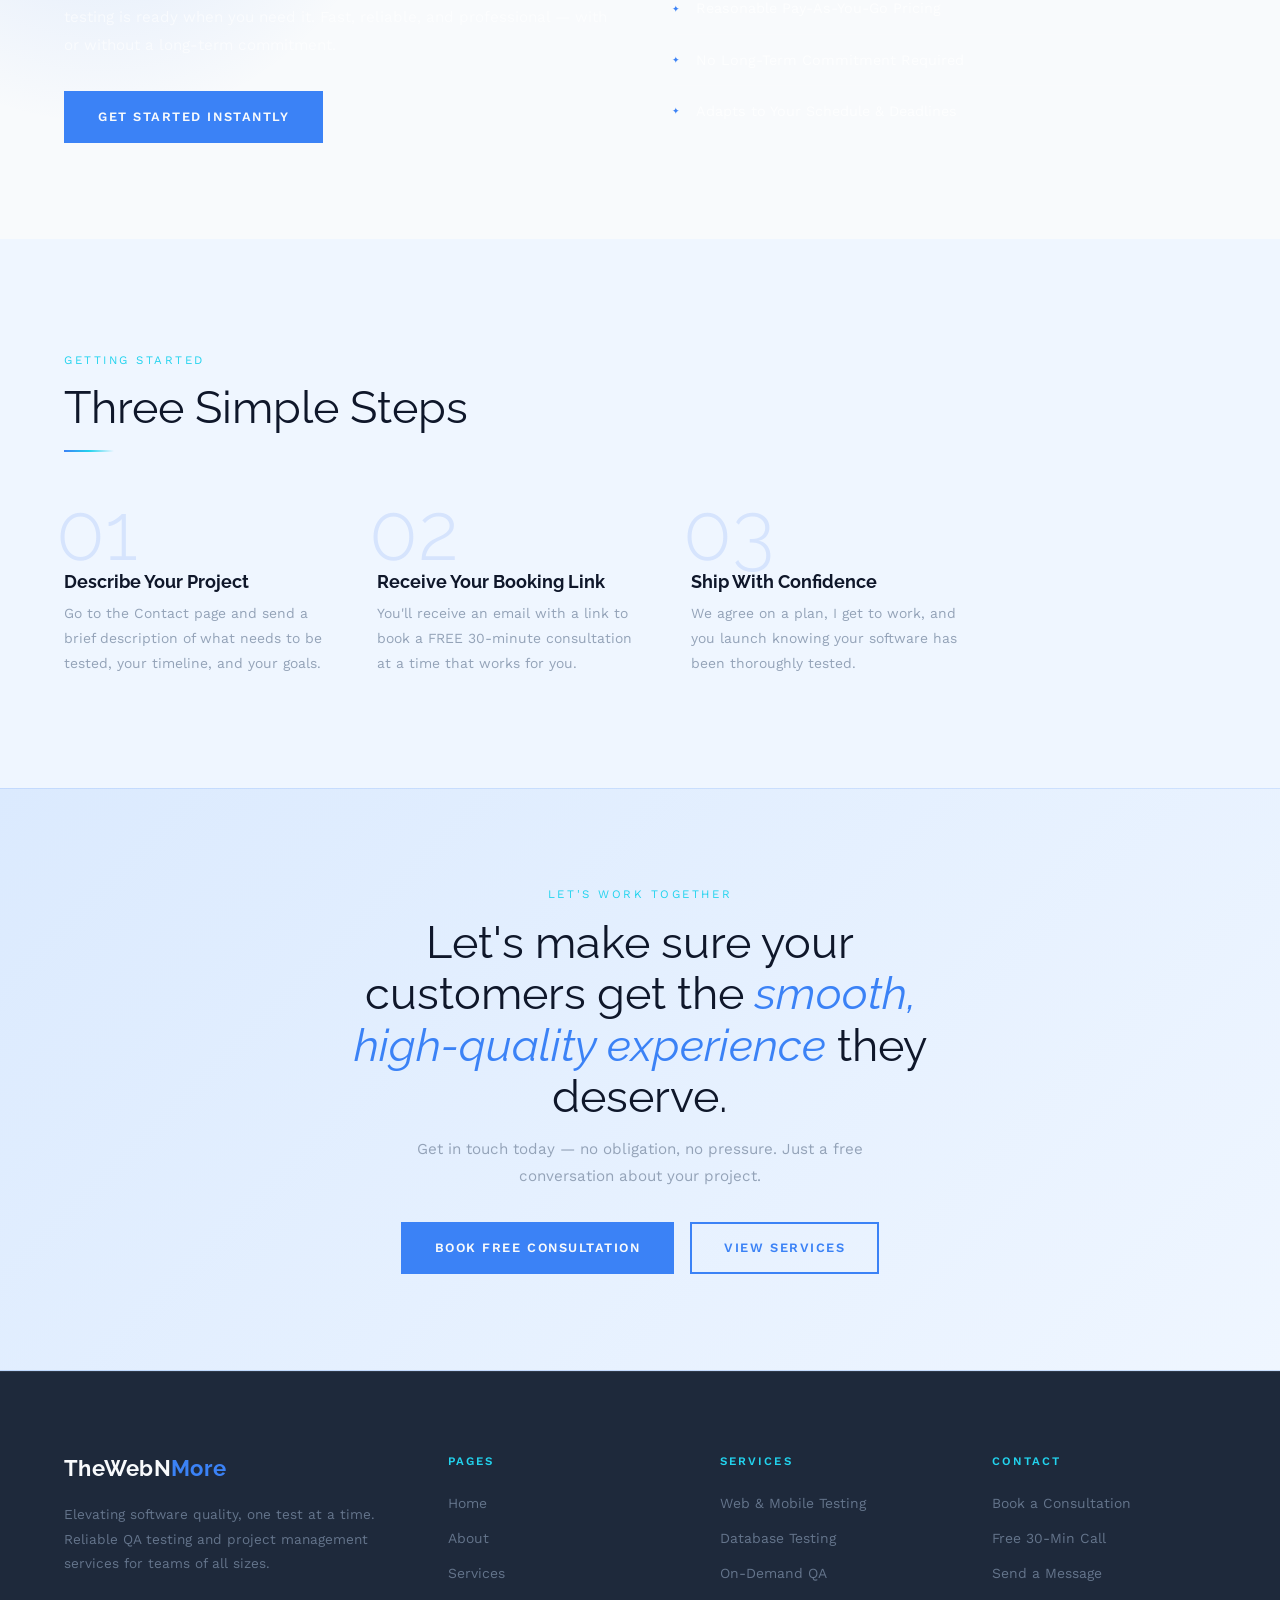
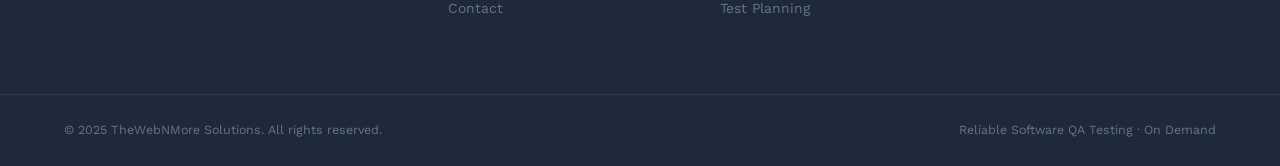
==== commit 4b991928: "updated" ====
--- a/index.html
+++ b/index.html
@@ -5,7 +5,7 @@
   <meta name="viewport" content="width=device-width, initial-scale=1.0"/>
   <title>TheWebNMore Solutions | Reliable Software QA Testing</title>
   <meta name="description" content="Professional QA testing services — web, mobile, database. 20+ years experience. On-demand support for startups to enterprise."/>
-  <link href="https://fonts.googleapis.com/css2?family=Cormorant+Garamond:ital,wght@0,300;0,400;0,500;0,600;1,400;1,500&family=DM+Sans:wght@300;400;500&display=swap" rel="stylesheet"/>
+  <link href="https://fonts.googleapis.com/css2?family=Raleway:ital,wght@0,300;0,400;0,600;0,700;1,300;1,400&family=Work+Sans:wght@300;400;500;600&display=swap" rel="stylesheet"/>
   <link rel="stylesheet" href="style.css"/>
   <style>
 
@@ -15,31 +15,31 @@
       display: flex; flex-direction: column; justify-content: center; align-items: center;
       text-align: center; padding: 9rem 5% 5rem;
       background:
-        radial-gradient(ellipse 70% 55% at 50% 25%, rgba(184,146,42,0.07) 0%, transparent 65%),
-        radial-gradient(ellipse 50% 40% at 85% 75%, rgba(26,154,154,0.06) 0%, transparent 60%),
-        var(--light);
+        radial-gradient(ellipse 70% 55% at 50% 25%, rgba(59,130,246,0.15) 0%, transparent 65%),
+        radial-gradient(ellipse 50% 40% at 85% 75%, rgba(34,211,238,0.12) 0%, transparent 60%),
+        var(--bg2);
       position: relative; overflow: hidden;
     }
     .hero-grid {
       position: absolute; inset: 0;
       background-image:
-        linear-gradient(var(--border) 1px, transparent 1px),
-        linear-gradient(90deg, var(--border) 1px, transparent 1px);
+        linear-gradient(rgba(37,99,235,0.07) 1px, transparent 1px),
+        linear-gradient(90deg, rgba(37,99,235,0.07) 1px, transparent 1px);
       background-size: 60px 60px;
       mask-image: radial-gradient(ellipse 90% 80% at 50% 50%, black 20%, transparent 80%);
     }
     .hero-eyebrow {
       display: flex; align-items: center; gap: 0.8rem;
       font-size: 0.72rem; letter-spacing: 0.22em; text-transform: uppercase;
-      color: var(--teal); margin-bottom: 1.5rem; position: relative; z-index: 1;
+      color: #0891B2; margin-bottom: 1.5rem; position: relative; z-index: 1;
     }
     .hero-eyebrow::before, .hero-eyebrow::after {
-      content: ''; display: block; width: 35px; height: 1px; background: var(--teal);
-    }
-    #hero h1 { color: var(--ink); position: relative; z-index: 1; }
-    #hero h1 em { font-style: italic; color: var(--gold); }
+      content: ''; display: block; width: 35px; height: 1px; background: var(--blue);
+    }
+    #hero h1 { color: #0F172A; position: relative; z-index: 1; }
+    #hero h1 em { font-style: italic; color: var(--blue); }
     .hero-sub {
-      font-size: 1.05rem; color: var(--muted);
+      font-size: 1.05rem; color: #475569;
       max-width: 560px; margin: 1.5rem auto 2.5rem;
       line-height: 1.75; position: relative; z-index: 1;
     }
@@ -56,19 +56,19 @@
       padding: 0.5rem 1rem; white-space: nowrap;
       font-weight: 500;
     }
-    .p-step:nth-child(1) .p-label { background: var(--gold); color: var(--white); }
-    .p-step:nth-child(2) .p-label { background: var(--teal); color: var(--white); }
-    .p-step:nth-child(3) .p-label { background: #D97B4F; color: var(--white); }
-    .p-step:nth-child(4) .p-label { background: #4CAF8A; color: var(--white); }
-    .p-step:nth-child(5) .p-label { background: #7B68C8; color: var(--white); }
-    .p-step:nth-child(6) .p-label { background: #4A90D9; color: var(--white); }
+    .p-step:nth-child(1) .p-label { background: var(--blue); color: #0F172A; }
+    .p-step:nth-child(2) .p-label { background: var(--cyan); color: #0F172A; }
+    .p-step:nth-child(3) .p-label { background: #D97B4F; color: #0F172A; }
+    .p-step:nth-child(4) .p-label { background: #4CAF8A; color: #0F172A; }
+    .p-step:nth-child(5) .p-label { background: #7B68C8; color: #0F172A; }
+    .p-step:nth-child(6) .p-label { background: #4A90D9; color: #0F172A; }
     .p-arrow {
       width: 0; height: 0;
       border-top: 13px solid transparent;
       border-bottom: 13px solid transparent;
     }
-    .p-step:nth-child(1) .p-arrow { border-left: 9px solid var(--gold); }
-    .p-step:nth-child(2) .p-arrow { border-left: 9px solid var(--teal); }
+    .p-step:nth-child(1) .p-arrow { border-left: 9px solid var(--blue); }
+    .p-step:nth-child(2) .p-arrow { border-left: 9px solid var(--cyan); }
     .p-step:nth-child(3) .p-arrow { border-left: 9px solid #D97B4F; }
     .p-step:nth-child(4) .p-arrow { border-left: 9px solid #4CAF8A; }
     .p-step:nth-child(5) .p-arrow { border-left: 9px solid #7B68C8; }
@@ -76,87 +76,87 @@
 
     /* ── TRUST STRIP ── */
     .trust-strip {
-      background: var(--white);
-      border-top: 1px solid var(--border-grey);
-      border-bottom: 1px solid var(--border-grey);
+      background: #EFF6FF;
+      border-top: 1px solid rgba(15,23,42,0.08);
+      border-bottom: 1px solid rgba(15,23,42,0.08);
       padding: 2rem 5%;
       display: flex; align-items: center; justify-content: center;
       gap: 4rem; flex-wrap: wrap;
     }
     .trust-item {
       display: flex; align-items: center; gap: 0.7rem;
-      font-size: 0.83rem; color: var(--muted);
+      font-size: 0.83rem; color: #475569;
     }
     .trust-item .icon { font-size: 1.2rem; }
 
     /* ── INTRO / VALUE ── */
-    #value { background: var(--white); padding: 7rem 5%; }
+    #value { background: #EFF6FF; padding: 7rem 5%; }
     .value-grid {
       display: grid; grid-template-columns: 1fr 1fr;
       gap: 5rem; align-items: center; max-width: 1100px; margin: 0 auto;
     }
-    .value-left p { color: var(--muted); line-height: 1.85; margin-bottom: 1.2rem; font-size: 0.97rem; }
+    .value-left p { color: #475569; line-height: 1.85; margin-bottom: 1.2rem; font-size: 0.97rem; }
     .value-stats { display: grid; grid-template-columns: 1fr 1fr; gap: 2rem; margin-top: 2.5rem; }
-    .v-stat { border-left: 3px solid var(--gold); padding-left: 1.2rem; }
+    .v-stat { border-left: 3px solid var(--blue); padding-left: 1.2rem; }
     .v-stat-num {
-      font-family: 'Cormorant Garamond', serif;
-      font-size: 2.8rem; font-weight: 300; color: var(--gold); line-height: 1;
-    }
-    .v-stat-label { font-size: 0.78rem; color: var(--muted); margin-top: 0.25rem; }
+      font-family: 'Raleway', sans-serif;
+      font-size: 2.8rem; font-weight: 300; color: #2563EB; line-height: 1;
+    }
+    .v-stat-label { font-size: 0.78rem; color: #475569; margin-top: 0.25rem; }
     .value-cards { display: flex; flex-direction: column; gap: 1.2rem; }
     .v-card {
-      border: 1px solid var(--border-grey);
+      border: 1px solid rgba(15,23,42,0.08);
       padding: 1.6rem 2rem;
       transition: border-color 0.3s, transform 0.3s, box-shadow 0.3s;
-      background: var(--white);
+      background: #EFF6FF;
     }
     .v-card:hover {
-      border-color: var(--gold); transform: translateX(6px);
+      border-color: var(--blue); transform: translateX(6px);
       box-shadow: var(--shadow);
     }
-    .v-card h4 { font-family: 'Cormorant Garamond', serif; font-size: 1.15rem; margin-bottom: 0.4rem; color: var(--ink); }
+    .v-card h4 { font-family: 'Raleway', sans-serif; font-size: 1.15rem; margin-bottom: 0.4rem; color: #0F172A; }
     .v-card p { font-size: 0.87rem; margin: 0; }
 
     /* ── SERVICES PREVIEW ── */
-    #services-preview { background: var(--light); padding: 7rem 5%; }
+    #services-preview { background: #EFF6FF; padding: 7rem 5%; }
     .services-grid {
       display: grid; grid-template-columns: repeat(3, 1fr);
       gap: 1px; background: var(--border-grey);
       margin-top: 3rem;
     }
     .s-card {
-      background: var(--white); padding: 2.5rem;
+      background: #EFF6FF; padding: 2.5rem;
       position: relative; overflow: hidden;
       transition: background 0.3s;
     }
     .s-card::after {
       content: ''; position: absolute;
       bottom: 0; left: 0; right: 0; height: 3px;
-      background: linear-gradient(90deg, var(--gold), var(--teal));
+      background: linear-gradient(90deg, var(--blue), var(--cyan));
       transform: scaleX(0); transform-origin: left;
       transition: transform 0.4s;
     }
     .s-card:hover::after { transform: scaleX(1); }
-    .s-card:hover { background: var(--light); }
+    .s-card:hover { background: #EFF6FF; }
     .s-icon {
       width: 46px; height: 46px; margin-bottom: 1.4rem;
       display: flex; align-items: center; justify-content: center;
-      border: 1px solid var(--border); color: var(--gold);
-      font-size: 1.3rem; background: var(--gold-pale);
-    }
-    .s-card h3 { font-size: 1.2rem; color: var(--ink); margin-bottom: 0.6rem; }
+      border: 1px solid rgba(37,99,235,0.15); color: var(--blue);
+      font-size: 1.3rem; background: #EFF6FF;
+    }
+    .s-card h3 { font-size: 1.2rem; color: #0F172A; margin-bottom: 0.6rem; }
     .s-card p { font-size: 0.87rem; }
     .s-tags { display: flex; gap: 0.5rem; flex-wrap: wrap; margin-top: 1.2rem; }
     .s-tag {
       font-size: 0.65rem; letter-spacing: 0.09em; text-transform: uppercase;
-      border: 1px solid var(--border-grey); color: var(--muted);
-      padding: 0.25rem 0.65rem; background: var(--light);
+      border: 1px solid rgba(15,23,42,0.08); color: #475569;
+      padding: 0.25rem 0.65rem; background: #EFF6FF;
     }
     .services-link { text-align: center; margin-top: 2.5rem; }
 
     /* ── ON-DEMAND BAND ── */
     .ondemand {
-      background: var(--ink);
+      background: #F8FAFC;
       padding: 6rem 5%;
       display: grid; grid-template-columns: 1fr 1fr;
       gap: 4rem; align-items: center;
@@ -166,10 +166,10 @@
       content: '';
       position: absolute; left: -200px; top: -200px;
       width: 600px; height: 600px; border-radius: 50%;
-      background: radial-gradient(circle, rgba(184,146,42,0.07) 0%, transparent 70%);
-    }
-    .ondemand h2 { color: var(--white); position: relative; z-index: 1; }
-    .ondemand h2 span { color: var(--gold); font-style: italic; }
+      background: radial-gradient(circle, rgba(59,130,246,0.15) 0%, transparent 70%);
+    }
+    .ondemand h2 { color: #0F172A; position: relative; z-index: 1; }
+    .ondemand h2 span { color: var(--blue); font-style: italic; }
     .ondemand > div:first-child p { color: rgba(255,255,255,0.6); margin: 1.2rem 0 2rem; position: relative; z-index: 1; }
     .od-list { list-style: none; }
     .od-list li {
@@ -178,32 +178,32 @@
       padding: 0.85rem 0; border-bottom: 1px solid rgba(255,255,255,0.07);
     }
     .od-list li:last-child { border-bottom: none; }
-    .od-list li::before { content: '✦'; color: var(--gold); font-size: 0.55rem; flex-shrink: 0; }
+    .od-list li::before { content: '✦'; color: var(--blue); font-size: 0.55rem; flex-shrink: 0; }
 
     /* ── HOW TO START ── */
-    #how { background: var(--white); padding: 7rem 5%; }
+    #how { background: #EFF6FF; padding: 7rem 5%; }
     .how-steps {
       display: grid; grid-template-columns: repeat(3, 1fr);
       gap: 2.5rem; margin-top: 3.5rem; max-width: 900px;
     }
     .how-step { position: relative; padding-top: 1.5rem; }
     .how-num {
-      font-family: 'Cormorant Garamond', serif;
-      font-size: 5rem; font-weight: 300; color: var(--gold-dim);
+      font-family: 'Raleway', sans-serif;
+      font-size: 5rem; font-weight: 300; color: rgba(37,99,235,0.12);
       line-height: 1; position: absolute; top: -1rem; left: -0.5rem;
     }
     .how-content { position: relative; z-index: 1; padding-top: 2.5rem; }
-    .how-content h4 { font-size: 1.1rem; color: var(--ink); margin-bottom: 0.6rem; }
+    .how-content h4 { font-size: 1.1rem; color: #0F172A; margin-bottom: 0.6rem; }
     .how-content p { font-size: 0.87rem; }
 
     /* ── CTA BANNER ── */
     .cta-banner {
-      background: linear-gradient(135deg, var(--gold-pale) 0%, var(--light2) 100%);
+      background: linear-gradient(135deg, #DBEAFE 0%, #EFF6FF 100%);
       border-top: 1px solid var(--border); border-bottom: 1px solid var(--border);
       padding: 6rem 5%; text-align: center;
     }
-    .cta-banner h2 { color: var(--ink); max-width: 640px; margin: 0 auto 0.5rem; }
-    .cta-banner h2 span { color: var(--gold); font-style: italic; }
+    .cta-banner h2 { color: #0F172A; max-width: 640px; margin: 0 auto 0.5rem; }
+    .cta-banner h2 span { color: var(--blue); font-style: italic; }
     .cta-banner p { margin: 0.8rem auto 2rem; max-width: 500px; }
     .cta-btns { display: flex; gap: 1rem; justify-content: center; flex-wrap: wrap; }
 
@@ -320,7 +320,7 @@
 <section id="services-preview">
   <div style="text-align:center;">
     <span class="eyebrow">What I Offer</span>
-    <h2 style="color:var(--ink);">Comprehensive Testing Services</h2>
+    <h2 style="color:#0F172A;">Comprehensive Testing Services</h2>
     <div class="divider centered"></div>
   </div>
   <div class="services-grid">
@@ -369,7 +369,7 @@
 <!-- ON-DEMAND BAND -->
 <div class="ondemand">
   <div>
-    <span class="eyebrow" style="color:var(--gold);">On-Demand Testing</span>
+    <span class="eyebrow" style="color:var(--blue);">On-Demand Testing</span>
     <h2>Need Quick Testing <span>Support?</span></h2>
     <p>
       Whether it's a last-minute release or a critical bug fix, on-demand QA testing is
@@ -390,7 +390,7 @@
 <!-- HOW TO START -->
 <section id="how">
   <span class="eyebrow">Getting Started</span>
-  <h2 style="color:var(--ink);">Three Simple Steps</h2>
+  <h2 style="color:#0F172A;">Three Simple Steps</h2>
   <div class="divider"></div>
   <div class="how-steps">
     <div class="how-step fade-up">
--- a/style.css
+++ b/style.css
@@ -2,196 +2,140 @@
 *, *::before, *::after { margin: 0; padding: 0; box-sizing: border-box; }
 
 :root {
-  --gold:        #B8922A;
-  --gold-light:  #D4AC50;
-  --gold-pale:   #F7F0E2;
-  --gold-dim:    rgba(184,146,42,0.12);
-  --teal:        #1A9A9A;
-  --teal-dim:    rgba(26,154,154,0.10);
-  --ink:         #1A1F2E;
-  --ink2:        #2E3547;
-  --muted:       #6B7589;
-  --light:       #F9F6F1;
-  --light2:      #F0EBE2;
-  --white:       #FFFFFF;
-  --border:      rgba(184,146,42,0.18);
-  --border-grey: rgba(0,0,0,0.08);
-  --shadow:      0 4px 30px rgba(0,0,0,0.08);
-  --shadow-lg:   0 12px 50px rgba(0,0,0,0.12);
+  --blue:        #3B82F6;
+  --blue-light:  #60A5FA;
+  --blue-dim:    rgba(59,130,246,0.15);
+  --cyan:        #22D3EE;
+  --cyan-dim:    rgba(34,211,238,0.12);
+  --bg:          #0F172A;
+  --bg2:         #1E293B;
+  --bg3:         #263045;
+  --text:        #F8FAFC;
+  --muted:       #94A3B8;
+  --muted2:      #64748B;
+  --border:      rgba(59,130,246,0.18);
+  --border-grey: rgba(248,250,252,0.08);
+  --shadow:      0 4px 30px rgba(0,0,0,0.3);
+  --shadow-lg:   0 12px 50px rgba(0,0,0,0.4);
 }
 
 html { scroll-behavior: smooth; }
 
 body {
-  font-family: 'DM Sans', sans-serif;
-  background: var(--white);
-  color: var(--ink);
+  font-family: 'Work Sans', sans-serif;
+  background: var(--bg);
+  color: var(--text);
   overflow-x: hidden;
   line-height: 1.6;
 }
 
-/* ── TYPOGRAPHY ── */
-h1, h2, h3, h4 { font-family: 'Cormorant Garamond', serif; line-height: 1.15; }
-h1 { font-size: clamp(2.8rem, 6vw, 5.5rem); font-weight: 300; }
-h2 { font-size: clamp(2rem, 4vw, 3rem); font-weight: 400; }
-h3 { font-size: 1.4rem; font-weight: 500; }
+h1, h2, h3, h4 { font-family: 'Raleway', sans-serif; line-height: 1.15; color: var(--text); }
+h1 { font-size: clamp(2.6rem, 6vw, 5rem); font-weight: 300; }
+h2 { font-size: clamp(1.8rem, 4vw, 2.8rem); font-weight: 400; }
+h3 { font-size: 1.35rem; font-weight: 600; }
 p  { font-size: 0.95rem; color: var(--muted); line-height: 1.8; }
 
 a { text-decoration: none; color: inherit; }
 
-/* ── UTILITY ── */
-.container    { max-width: 1140px; margin: 0 auto; padding: 0 5%; }
-.centered     { text-align: center; }
-.section-pad  { padding: 7rem 5%; }
+.container   { max-width: 1140px; margin: 0 auto; padding: 0 5%; }
+.centered    { text-align: center; }
+.section-pad { padding: 7rem 5%; }
 
 .eyebrow {
   font-size: 0.72rem; letter-spacing: 0.22em; text-transform: uppercase;
-  color: var(--teal); margin-bottom: 0.8rem; display: block;
+  color: var(--cyan); margin-bottom: 0.8rem; display: block;
+  font-family: 'Work Sans', sans-serif;
 }
 .divider {
   width: 50px; height: 2px;
-  background: linear-gradient(90deg, var(--gold), transparent);
+  background: linear-gradient(90deg, var(--blue), var(--cyan), transparent);
   margin: 1rem 0 2rem;
 }
 .divider.centered { margin: 1rem auto 2rem; }
 
-.fade-up {
-  opacity: 0; transform: translateY(28px);
-  transition: opacity 0.7s ease, transform 0.7s ease;
-}
+.fade-up { opacity: 0; transform: translateY(28px); transition: opacity 0.7s ease, transform 0.7s ease; }
 .fade-up.visible { opacity: 1; transform: translateY(0); }
 
-/* ── BUTTONS ── */
+/* BUTTONS */
 .btn {
-  display: inline-block;
-  padding: 0.85rem 2rem;
-  font-size: 0.8rem; letter-spacing: 0.14em; text-transform: uppercase;
-  font-family: 'DM Sans', sans-serif; font-weight: 500;
-  transition: all 0.28s; cursor: pointer;
+  display: inline-block; padding: 0.85rem 2rem;
+  font-size: 0.8rem; letter-spacing: 0.12em; text-transform: uppercase;
+  font-family: 'Work Sans', sans-serif; font-weight: 600;
+  transition: all 0.28s; cursor: pointer; border: none;
 }
-.btn-gold {
-  background: var(--gold); color: var(--white);
-  border: 2px solid var(--gold);
-}
-.btn-gold:hover { background: var(--gold-light); border-color: var(--gold-light); }
+.btn-gold { background: var(--blue); color: var(--text); border: 2px solid var(--blue); }
+.btn-gold:hover { background: var(--blue-light); border-color: var(--blue-light); }
+.btn-outline { background: transparent; color: var(--blue); border: 2px solid var(--blue); }
+.btn-outline:hover { background: var(--blue); color: var(--text); }
+.btn-white { background: var(--text); color: var(--bg); border: 2px solid var(--text); }
+.btn-white:hover { background: transparent; color: var(--text); }
 
-.btn-outline {
-  background: transparent; color: var(--gold);
-  border: 2px solid var(--gold);
-}
-.btn-outline:hover { background: var(--gold); color: var(--white); }
-
-.btn-white {
-  background: var(--white); color: var(--ink);
-  border: 2px solid var(--white);
-}
-.btn-white:hover { background: transparent; color: var(--white); }
-
-/* ── NAVIGATION ── */
+/* NAV */
 nav {
   position: fixed; top: 0; left: 0; right: 0; z-index: 200;
   display: flex; align-items: center; justify-content: space-between;
   padding: 1.2rem 5%;
-  background: rgba(255,255,255,0.92);
-  backdrop-filter: blur(16px);
+  background: rgba(15,23,42,0.95);
+  backdrop-filter: blur(20px);
   border-bottom: 1px solid var(--border-grey);
   transition: box-shadow 0.3s;
 }
-nav.scrolled { box-shadow: var(--shadow); }
+nav.scrolled { box-shadow: 0 4px 30px rgba(0,0,0,0.5); }
 
-.nav-logo {
-  font-family: 'Cormorant Garamond', serif;
-  font-size: 1.35rem; font-weight: 600;
-  color: var(--ink); letter-spacing: 0.02em;
-}
-.nav-logo span { color: var(--gold); }
+.nav-logo { font-family: 'Raleway', sans-serif; font-size: 1.35rem; font-weight: 700; color: var(--text); letter-spacing: 0.02em; }
+.nav-logo span { color: var(--blue); }
 
 .nav-links { display: flex; gap: 2.5rem; list-style: none; }
-.nav-links a {
-  font-size: 0.8rem; letter-spacing: 0.1em; text-transform: uppercase;
-  color: var(--muted); transition: color 0.25s;
-}
-.nav-links a:hover, .nav-links a.active { color: var(--gold); }
+.nav-links a { font-size: 0.8rem; letter-spacing: 0.1em; text-transform: uppercase; color: var(--muted); transition: color 0.25s; font-family: 'Work Sans', sans-serif; }
+.nav-links a:hover, .nav-links a.active { color: var(--cyan); }
 
-.nav-cta {
-  background: var(--gold); color: var(--white);
-  padding: 0.55rem 1.4rem;
-  font-size: 0.78rem; letter-spacing: 0.1em; text-transform: uppercase;
-  font-family: 'DM Sans', sans-serif; font-weight: 500;
-  transition: all 0.28s;
-}
-.nav-cta:hover { background: var(--gold-light); }
+.nav-cta { background: var(--blue); color: var(--text); padding: 0.55rem 1.4rem; font-size: 0.78rem; letter-spacing: 0.1em; text-transform: uppercase; font-family: 'Work Sans', sans-serif; font-weight: 600; transition: all 0.28s; }
+.nav-cta:hover { background: var(--blue-light); }
 
-/* hamburger */
 .nav-toggle { display: none; flex-direction: column; gap: 5px; cursor: pointer; background: none; border: none; padding: 4px; }
-.nav-toggle span { display: block; width: 24px; height: 2px; background: var(--ink); transition: all 0.3s; }
+.nav-toggle span { display: block; width: 24px; height: 2px; background: var(--text); transition: all 0.3s; }
 
-/* ── PAGE HERO (inner pages) ── */
+/* PAGE HERO */
 .page-hero {
   padding: 10rem 5% 5rem;
-  background: linear-gradient(135deg, var(--light) 0%, var(--gold-pale) 100%);
+  background: linear-gradient(135deg, var(--bg2) 0%, var(--bg3) 100%);
   position: relative; overflow: hidden;
 }
+.page-hero::before {
+  content: ''; position: absolute; right: -80px; top: -80px;
+  width: 500px; height: 500px; border-radius: 50%;
+  background: radial-gradient(circle, rgba(59,130,246,0.1) 0%, transparent 70%);
+}
 .page-hero::after {
-  content: '';
-  position: absolute; right: -100px; top: -100px;
-  width: 500px; height: 500px;
-  border-radius: 50%;
-  background: radial-gradient(circle, rgba(184,146,42,0.08) 0%, transparent 70%);
+  content: ''; position: absolute; left: -100px; bottom: -100px;
+  width: 400px; height: 400px; border-radius: 50%;
+  background: radial-gradient(circle, rgba(34,211,238,0.07) 0%, transparent 70%);
 }
 .page-hero-content { position: relative; z-index: 1; }
-.page-hero h1 { color: var(--ink); }
-.page-hero h1 em { font-style: italic; color: var(--gold); }
-.page-hero p { font-size: 1.05rem; max-width: 560px; margin-top: 1rem; }
+.page-hero h1 { color: var(--text); }
+.page-hero h1 em { font-style: italic; color: var(--cyan); font-weight: 300; }
+.page-hero p { font-size: 1.05rem; max-width: 560px; margin-top: 1rem; color: var(--muted); }
 
-/* ── FOOTER ── */
-footer {
-  background: var(--ink);
-  color: rgba(255,255,255,0.5);
-}
-.footer-top {
-  display: grid; grid-template-columns: 1.5fr 1fr 1fr 1fr;
-  gap: 3rem; padding: 5rem 5% 4rem;
-}
-.footer-brand .nav-logo { color: var(--white); }
-.footer-brand .nav-logo span { color: var(--gold); }
-.footer-brand p { font-size: 0.85rem; color: rgba(255,255,255,0.45); line-height: 1.8; margin-top: 1rem; }
-
-.footer-col h5 {
-  font-family: 'DM Sans', sans-serif;
-  font-size: 0.72rem; letter-spacing: 0.18em; text-transform: uppercase;
-  color: var(--gold); margin-bottom: 1.2rem;
-}
+/* FOOTER */
+footer { background: var(--bg2); border-top: 1px solid var(--border-grey); color: var(--muted); }
+.footer-top { display: grid; grid-template-columns: 1.5fr 1fr 1fr 1fr; gap: 3rem; padding: 5rem 5% 4rem; }
+.footer-brand .nav-logo { color: var(--text); }
+.footer-brand .nav-logo span { color: var(--blue); }
+.footer-brand p { font-size: 0.85rem; color: var(--muted2); line-height: 1.8; margin-top: 1rem; }
+.footer-col h5 { font-family: 'Work Sans', sans-serif; font-size: 0.72rem; letter-spacing: 0.18em; text-transform: uppercase; color: var(--cyan); margin-bottom: 1.2rem; font-weight: 600; }
 .footer-col ul { list-style: none; }
 .footer-col ul li { margin-bottom: 0.6rem; }
-.footer-col ul li a {
-  font-size: 0.87rem; color: rgba(255,255,255,0.5);
-  transition: color 0.25s;
-}
-.footer-col ul li a:hover { color: var(--gold); }
+.footer-col ul li a { font-size: 0.87rem; color: var(--muted2); transition: color 0.25s; }
+.footer-col ul li a:hover { color: var(--blue); }
+.footer-bottom { border-top: 1px solid var(--border-grey); padding: 1.5rem 5%; display: flex; align-items: center; justify-content: space-between; flex-wrap: wrap; gap: 1rem; }
+.footer-bottom p { font-size: 0.78rem; color: var(--muted2); }
 
-.footer-bottom {
-  border-top: 1px solid rgba(255,255,255,0.08);
-  padding: 1.5rem 5%;
-  display: flex; align-items: center; justify-content: space-between;
-  flex-wrap: wrap; gap: 1rem;
-}
-.footer-bottom p { font-size: 0.78rem; }
-
-/* ── RESPONSIVE ── */
-@media (max-width: 900px) {
-  .footer-top { grid-template-columns: 1fr 1fr; }
-}
+/* RESPONSIVE */
+@media (max-width: 900px) { .footer-top { grid-template-columns: 1fr 1fr; } }
 @media (max-width: 768px) {
   .nav-links, .nav-cta { display: none; }
   .nav-toggle { display: flex; }
-  .nav-links.open {
-    display: flex; flex-direction: column;
-    position: fixed; top: 65px; left: 0; right: 0;
-    background: var(--white); padding: 2rem 5%;
-    border-bottom: 1px solid var(--border-grey);
-    gap: 1.5rem; z-index: 199;
-  }
+  .nav-links.open { display: flex; flex-direction: column; position: fixed; top: 65px; left: 0; right: 0; background: var(--bg2); padding: 2rem 5%; border-bottom: 1px solid var(--border-grey); gap: 1.5rem; z-index: 199; }
   .nav-links.open + .nav-cta { display: block; }
   .footer-top { grid-template-columns: 1fr; gap: 2rem; }
 }
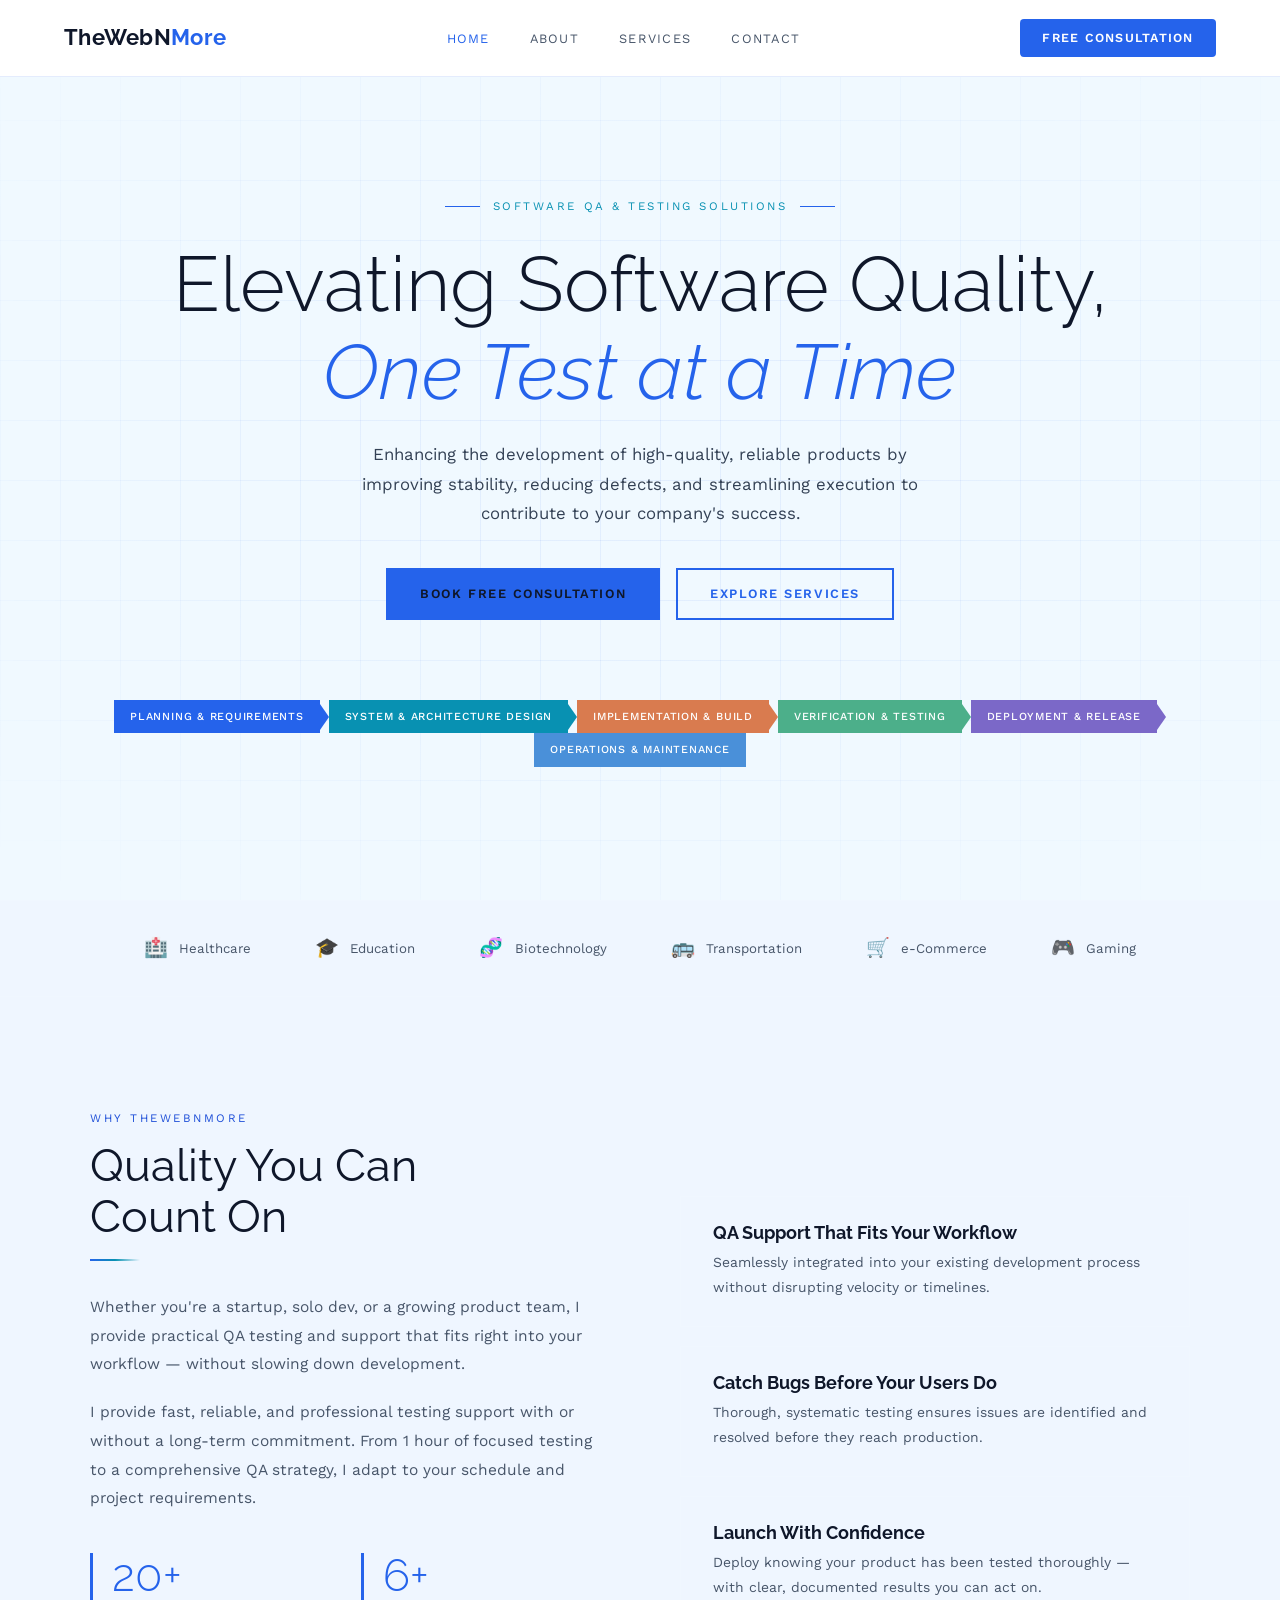
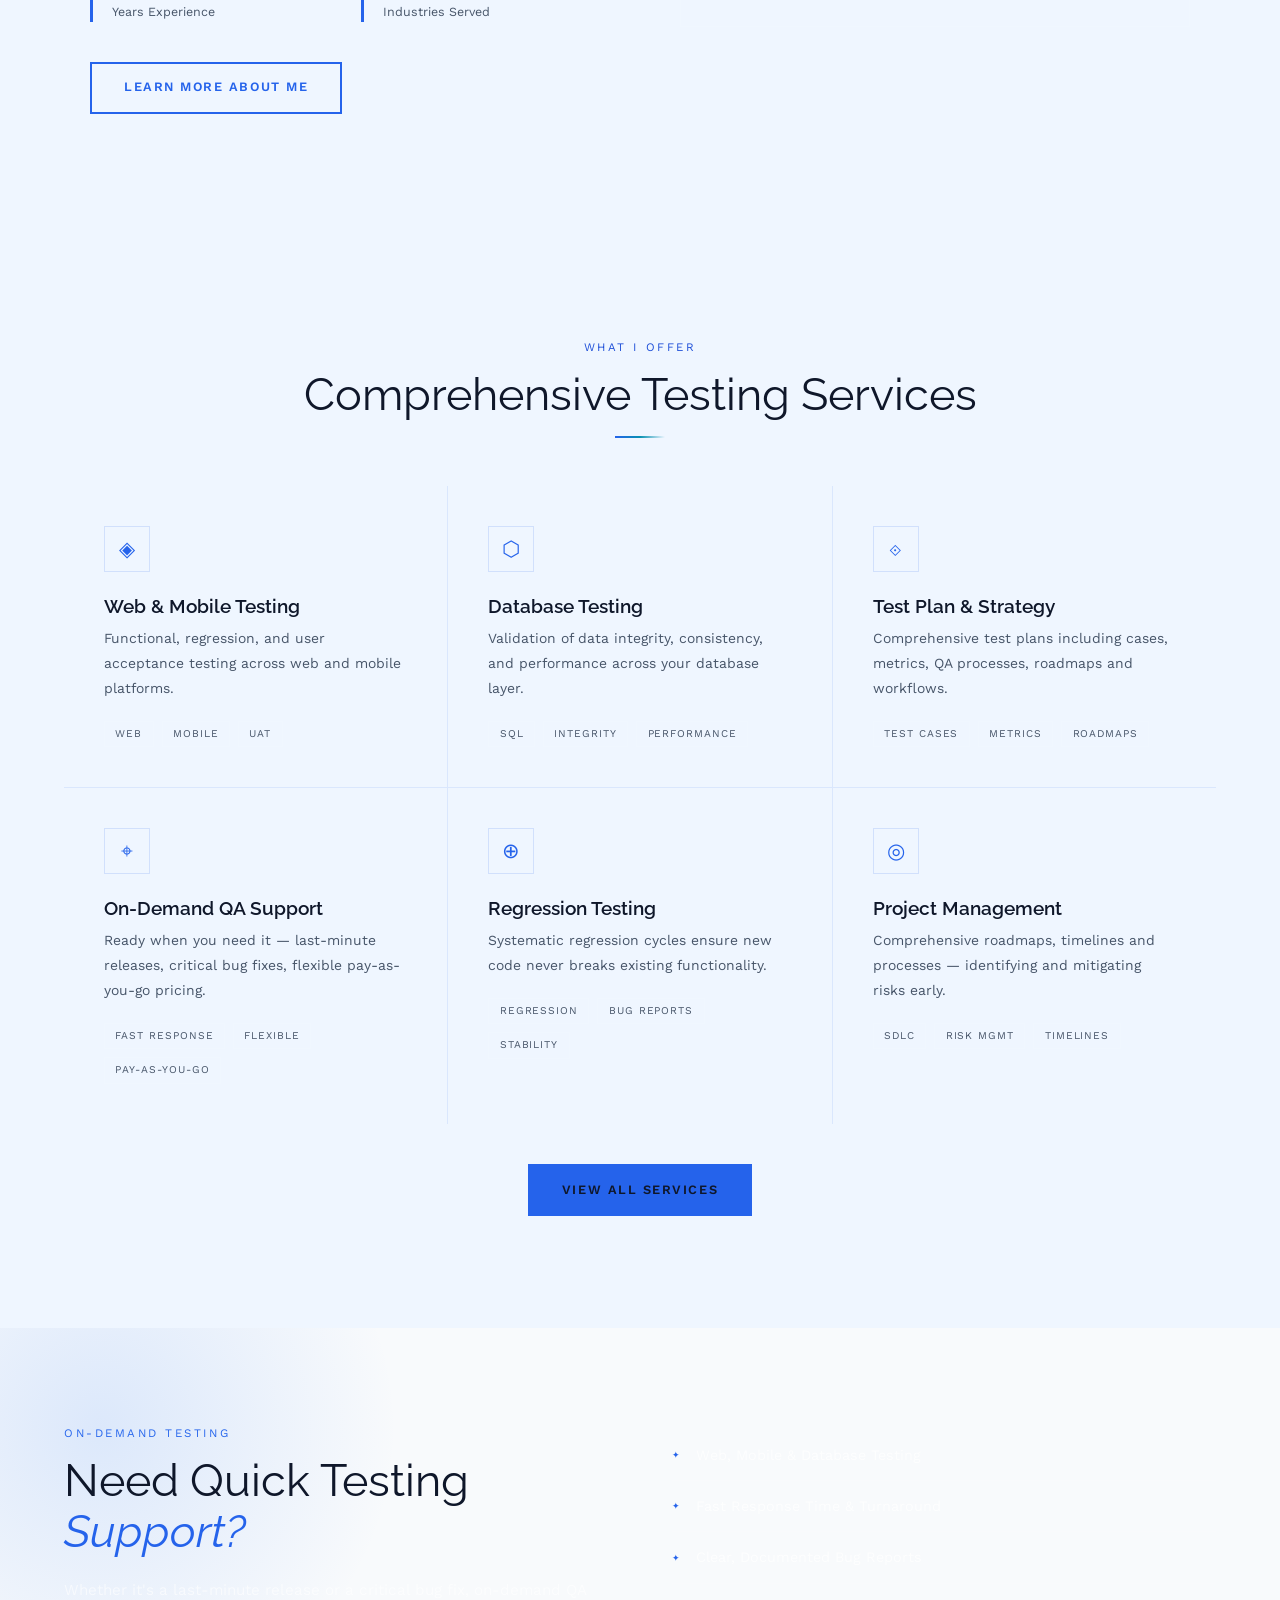
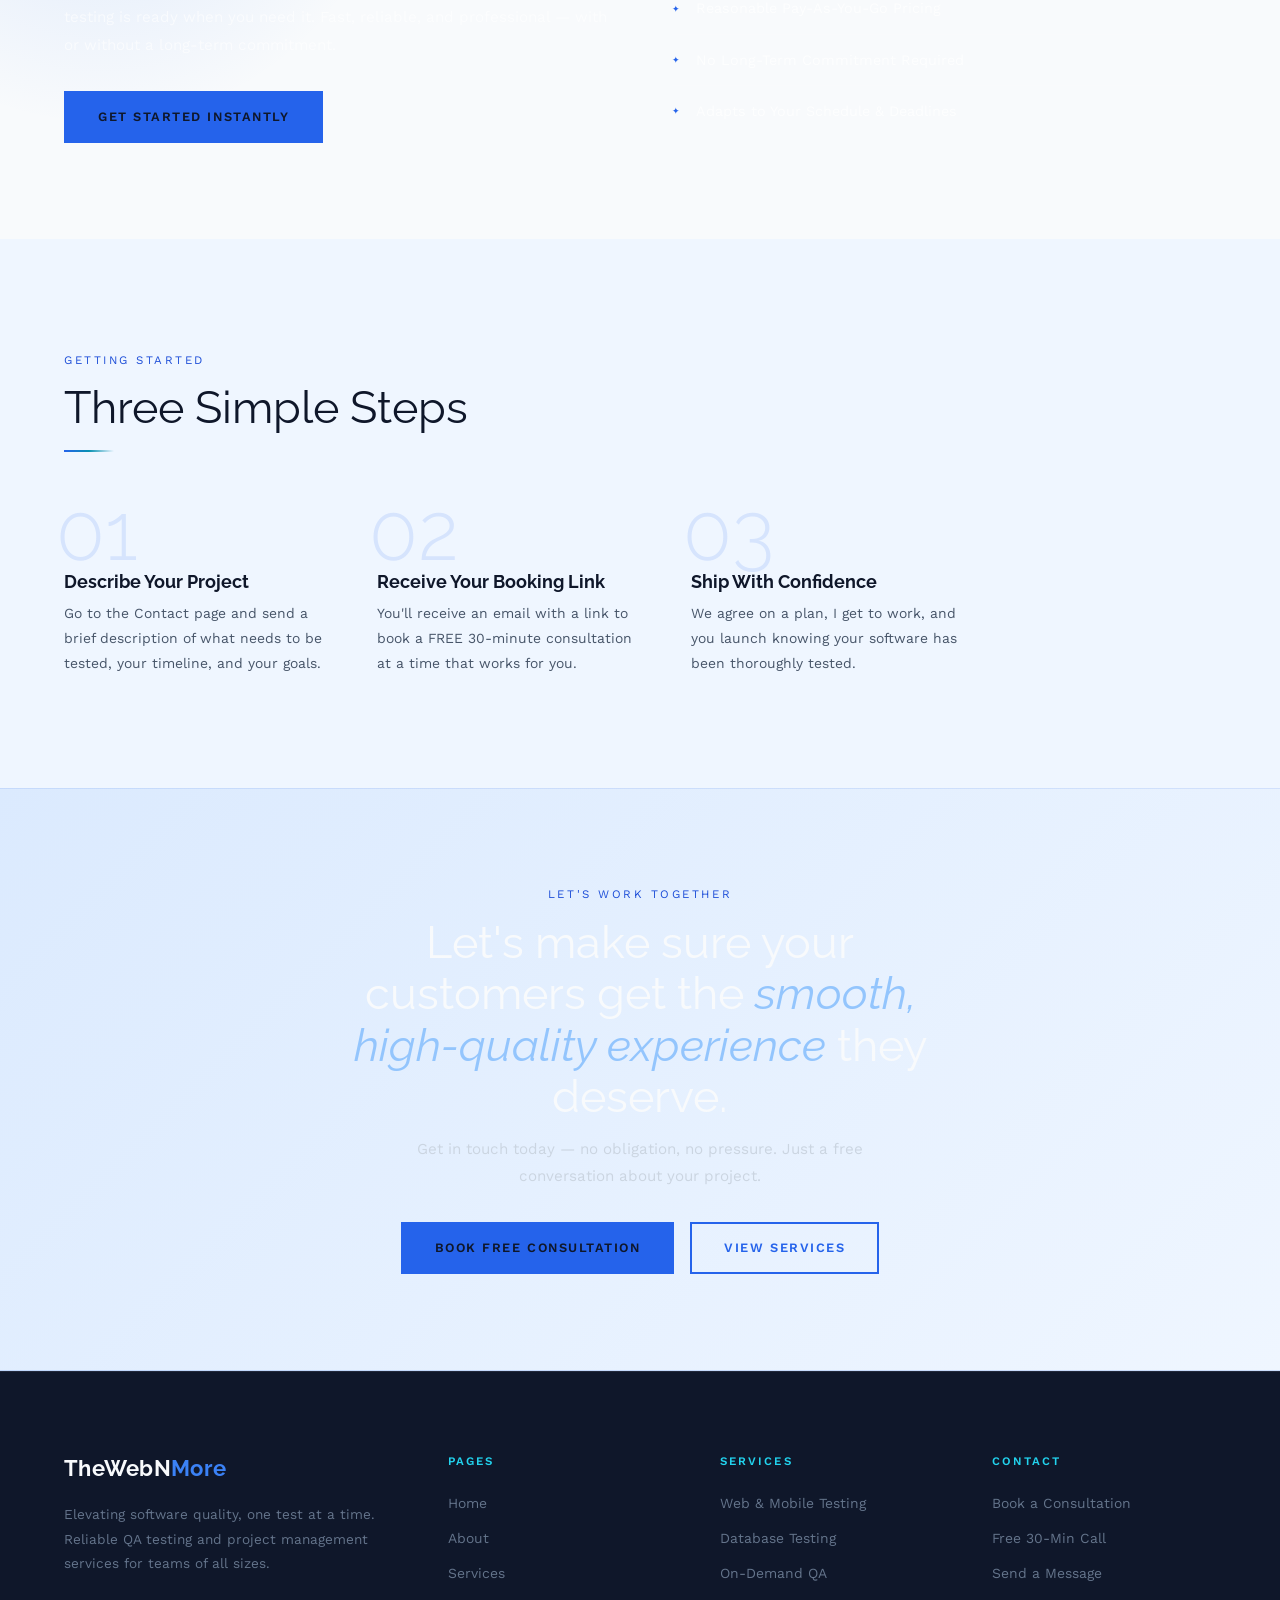
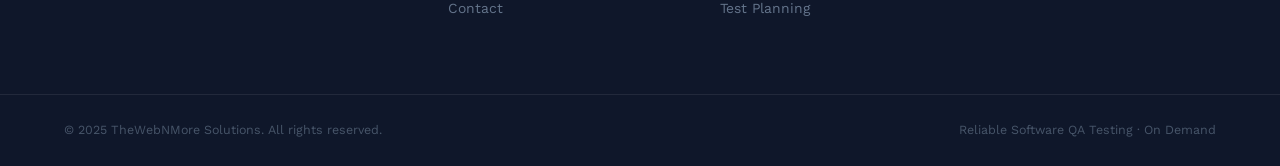
==== commit d2262ab0: "Update site" ====
--- a/index.html
+++ b/index.html
@@ -14,10 +14,7 @@
       min-height: 100vh;
       display: flex; flex-direction: column; justify-content: center; align-items: center;
       text-align: center; padding: 9rem 5% 5rem;
-      background:
-        radial-gradient(ellipse 70% 55% at 50% 25%, rgba(59,130,246,0.15) 0%, transparent 65%),
-        radial-gradient(ellipse 50% 40% at 85% 75%, rgba(34,211,238,0.12) 0%, transparent 60%),
-        var(--bg2);
+      background: #F0F9FF;
       position: relative; overflow: hidden;
     }
     .hero-grid {
@@ -34,12 +31,12 @@
       color: #0891B2; margin-bottom: 1.5rem; position: relative; z-index: 1;
     }
     .hero-eyebrow::before, .hero-eyebrow::after {
-      content: ''; display: block; width: 35px; height: 1px; background: var(--blue);
+      content: ''; display: block; width: 35px; height: 1px; background: #2563EB;
     }
     #hero h1 { color: #0F172A; position: relative; z-index: 1; }
-    #hero h1 em { font-style: italic; color: var(--blue); }
+    #hero h1 em { font-style: italic; color: #2563EB; }
     .hero-sub {
-      font-size: 1.05rem; color: #475569;
+      font-size: 1.05rem; color: #334155;
       max-width: 560px; margin: 1.5rem auto 2.5rem;
       line-height: 1.75; position: relative; z-index: 1;
     }
@@ -56,19 +53,19 @@
       padding: 0.5rem 1rem; white-space: nowrap;
       font-weight: 500;
     }
-    .p-step:nth-child(1) .p-label { background: var(--blue); color: #0F172A; }
-    .p-step:nth-child(2) .p-label { background: var(--cyan); color: #0F172A; }
-    .p-step:nth-child(3) .p-label { background: #D97B4F; color: #0F172A; }
-    .p-step:nth-child(4) .p-label { background: #4CAF8A; color: #0F172A; }
-    .p-step:nth-child(5) .p-label { background: #7B68C8; color: #0F172A; }
-    .p-step:nth-child(6) .p-label { background: #4A90D9; color: #0F172A; }
+    .p-step:nth-child(1) .p-label { background: #2563EB; color: #FFFFFF; }
+    .p-step:nth-child(2) .p-label { background: #0891B2; color: #FFFFFF; }
+    .p-step:nth-child(3) .p-label { background: #D97B4F; color: #FFFFFF; }
+    .p-step:nth-child(4) .p-label { background: #4CAF8A; color: #FFFFFF; }
+    .p-step:nth-child(5) .p-label { background: #7B68C8; color: #FFFFFF; }
+    .p-step:nth-child(6) .p-label { background: #4A90D9; color: #FFFFFF; }
     .p-arrow {
       width: 0; height: 0;
       border-top: 13px solid transparent;
       border-bottom: 13px solid transparent;
     }
-    .p-step:nth-child(1) .p-arrow { border-left: 9px solid var(--blue); }
-    .p-step:nth-child(2) .p-arrow { border-left: 9px solid var(--cyan); }
+    .p-step:nth-child(1) .p-arrow { border-left: 9px solid #2563EB; }
+    .p-step:nth-child(2) .p-arrow { border-left: 9px solid #0891B2; }
     .p-step:nth-child(3) .p-arrow { border-left: 9px solid #D97B4F; }
     .p-step:nth-child(4) .p-arrow { border-left: 9px solid #4CAF8A; }
     .p-step:nth-child(5) .p-arrow { border-left: 9px solid #7B68C8; }
@@ -77,8 +74,8 @@
     /* ── TRUST STRIP ── */
     .trust-strip {
       background: #EFF6FF;
-      border-top: 1px solid rgba(15,23,42,0.08);
-      border-bottom: 1px solid rgba(15,23,42,0.08);
+      border-top: 1px solid rgba(248,250,252,0.08);
+      border-bottom: 1px solid rgba(248,250,252,0.08);
       padding: 2rem 5%;
       display: flex; align-items: center; justify-content: center;
       gap: 4rem; flex-wrap: wrap;
@@ -97,7 +94,7 @@
     }
     .value-left p { color: #475569; line-height: 1.85; margin-bottom: 1.2rem; font-size: 0.97rem; }
     .value-stats { display: grid; grid-template-columns: 1fr 1fr; gap: 2rem; margin-top: 2.5rem; }
-    .v-stat { border-left: 3px solid var(--blue); padding-left: 1.2rem; }
+    .v-stat { border-left: 3px solid #2563EB; padding-left: 1.2rem; }
     .v-stat-num {
       font-family: 'Raleway', sans-serif;
       font-size: 2.8rem; font-weight: 300; color: #2563EB; line-height: 1;
@@ -105,14 +102,14 @@
     .v-stat-label { font-size: 0.78rem; color: #475569; margin-top: 0.25rem; }
     .value-cards { display: flex; flex-direction: column; gap: 1.2rem; }
     .v-card {
-      border: 1px solid rgba(15,23,42,0.08);
+      border: 1px solid rgba(248,250,252,0.08);
       padding: 1.6rem 2rem;
       transition: border-color 0.3s, transform 0.3s, box-shadow 0.3s;
       background: #EFF6FF;
     }
     .v-card:hover {
-      border-color: var(--blue); transform: translateX(6px);
-      box-shadow: var(--shadow);
+      border-color: #2563EB; transform: translateX(6px);
+      box-shadow: 0 4px 20px rgba(37,99,235,0.1);
     }
     .v-card h4 { font-family: 'Raleway', sans-serif; font-size: 1.15rem; margin-bottom: 0.4rem; color: #0F172A; }
     .v-card p { font-size: 0.87rem; margin: 0; }
@@ -121,7 +118,7 @@
     #services-preview { background: #EFF6FF; padding: 7rem 5%; }
     .services-grid {
       display: grid; grid-template-columns: repeat(3, 1fr);
-      gap: 1px; background: var(--border-grey);
+      gap: 1px; background: rgba(37,99,235,0.10);
       margin-top: 3rem;
     }
     .s-card {
@@ -132,7 +129,7 @@
     .s-card::after {
       content: ''; position: absolute;
       bottom: 0; left: 0; right: 0; height: 3px;
-      background: linear-gradient(90deg, var(--blue), var(--cyan));
+      background: linear-gradient(90deg, #2563EB, #0891B2);
       transform: scaleX(0); transform-origin: left;
       transition: transform 0.4s;
     }
@@ -141,7 +138,7 @@
     .s-icon {
       width: 46px; height: 46px; margin-bottom: 1.4rem;
       display: flex; align-items: center; justify-content: center;
-      border: 1px solid rgba(37,99,235,0.15); color: var(--blue);
+      border: 1px solid rgba(37,99,235,0.15); color: #2563EB;
       font-size: 1.3rem; background: #EFF6FF;
     }
     .s-card h3 { font-size: 1.2rem; color: #0F172A; margin-bottom: 0.6rem; }
@@ -149,7 +146,7 @@
     .s-tags { display: flex; gap: 0.5rem; flex-wrap: wrap; margin-top: 1.2rem; }
     .s-tag {
       font-size: 0.65rem; letter-spacing: 0.09em; text-transform: uppercase;
-      border: 1px solid rgba(15,23,42,0.08); color: #475569;
+      border: 1px solid rgba(248,250,252,0.08); color: #475569;
       padding: 0.25rem 0.65rem; background: #EFF6FF;
     }
     .services-link { text-align: center; margin-top: 2.5rem; }
@@ -169,7 +166,7 @@
       background: radial-gradient(circle, rgba(59,130,246,0.15) 0%, transparent 70%);
     }
     .ondemand h2 { color: #0F172A; position: relative; z-index: 1; }
-    .ondemand h2 span { color: var(--blue); font-style: italic; }
+    .ondemand h2 span { color: #2563EB; font-style: italic; }
     .ondemand > div:first-child p { color: rgba(255,255,255,0.6); margin: 1.2rem 0 2rem; position: relative; z-index: 1; }
     .od-list { list-style: none; }
     .od-list li {
@@ -178,7 +175,7 @@
       padding: 0.85rem 0; border-bottom: 1px solid rgba(255,255,255,0.07);
     }
     .od-list li:last-child { border-bottom: none; }
-    .od-list li::before { content: '✦'; color: var(--blue); font-size: 0.55rem; flex-shrink: 0; }
+    .od-list li::before { content: '✦'; color: #2563EB; font-size: 0.55rem; flex-shrink: 0; }
 
     /* ── HOW TO START ── */
     #how { background: #EFF6FF; padding: 7rem 5%; }
@@ -199,12 +196,12 @@
     /* ── CTA BANNER ── */
     .cta-banner {
       background: linear-gradient(135deg, #DBEAFE 0%, #EFF6FF 100%);
-      border-top: 1px solid var(--border); border-bottom: 1px solid var(--border);
+      border-top: 1px solid rgba(37,99,235,0.15); border-bottom: 1px solid rgba(37,99,235,0.15);
       padding: 6rem 5%; text-align: center;
     }
-    .cta-banner h2 { color: #0F172A; max-width: 640px; margin: 0 auto 0.5rem; }
-    .cta-banner h2 span { color: var(--blue); font-style: italic; }
-    .cta-banner p { margin: 0.8rem auto 2rem; max-width: 500px; }
+    .cta-banner h2 { color: #F8FAFC; max-width: 640px; margin: 0 auto 0.5rem; }
+    .cta-banner h2 span { color: #93C5FD; font-style: italic; }
+    .cta-banner p { margin: 0.8rem auto 2rem; max-width: 500px; color: #CBD5E1; }
     .cta-btns { display: flex; gap: 1rem; justify-content: center; flex-wrap: wrap; }
 
     @media (max-width: 900px) {
@@ -369,7 +366,7 @@
 <!-- ON-DEMAND BAND -->
 <div class="ondemand">
   <div>
-    <span class="eyebrow" style="color:var(--blue);">On-Demand Testing</span>
+    <span class="eyebrow" style="color:#2563EB;">On-Demand Testing</span>
     <h2>Need Quick Testing <span>Support?</span></h2>
     <p>
       Whether it's a last-minute release or a critical bug fix, on-demand QA testing is
--- a/style.css
+++ b/style.css
@@ -2,38 +2,38 @@
 *, *::before, *::after { margin: 0; padding: 0; box-sizing: border-box; }
 
 :root {
-  --blue:        #3B82F6;
-  --blue-light:  #60A5FA;
-  --blue-dim:    rgba(59,130,246,0.15);
-  --cyan:        #22D3EE;
-  --cyan-dim:    rgba(34,211,238,0.12);
-  --bg:          #0F172A;
-  --bg2:         #1E293B;
-  --bg3:         #263045;
-  --text:        #F8FAFC;
-  --muted:       #94A3B8;
+  --blue:        #2563EB;
+  --blue-light:  #3B82F6;
+  --blue-dim:    rgba(37,99,235,0.12);
+  --cyan:        #0891B2;
+  --cyan-dim:    rgba(8,145,178,0.10);
+  --bg:          #F8FAFC;
+  --bg2:         #EFF6FF;
+  --bg3:         #E0EFFE;
+  --text:        #0F172A;
+  --muted:       #475569;
   --muted2:      #64748B;
-  --border:      rgba(59,130,246,0.18);
-  --border-grey: rgba(248,250,252,0.08);
-  --shadow:      0 4px 30px rgba(0,0,0,0.3);
-  --shadow-lg:   0 12px 50px rgba(0,0,0,0.4);
+  --border:      rgba(37,99,235,0.15);
+  --border-grey: rgba(15,23,42,0.08);
+  --shadow:      0 4px 30px rgba(0,0,0,0.08);
+  --shadow-lg:   0 12px 50px rgba(0,0,0,0.12);
 }
 
 html { scroll-behavior: smooth; }
 
 body {
   font-family: 'Work Sans', sans-serif;
-  background: var(--bg);
-  color: var(--text);
+  background: #FFFFFF;
+  color: #0F172A;
   overflow-x: hidden;
   line-height: 1.6;
 }
 
-h1, h2, h3, h4 { font-family: 'Raleway', sans-serif; line-height: 1.15; color: var(--text); }
+h1, h2, h3, h4 { font-family: 'Raleway', sans-serif; line-height: 1.15; color: #0F172A; }
 h1 { font-size: clamp(2.6rem, 6vw, 5rem); font-weight: 300; }
 h2 { font-size: clamp(1.8rem, 4vw, 2.8rem); font-weight: 400; }
 h3 { font-size: 1.35rem; font-weight: 600; }
-p  { font-size: 0.95rem; color: var(--muted); line-height: 1.8; }
+p  { font-size: 0.95rem; color: #475569; line-height: 1.8; }
 
 a { text-decoration: none; color: inherit; }
 
@@ -43,12 +43,12 @@
 
 .eyebrow {
   font-size: 0.72rem; letter-spacing: 0.22em; text-transform: uppercase;
-  color: var(--cyan); margin-bottom: 0.8rem; display: block;
+  color: #1D4ED8; margin-bottom: 0.8rem; display: block;
   font-family: 'Work Sans', sans-serif;
 }
 .divider {
   width: 50px; height: 2px;
-  background: linear-gradient(90deg, var(--blue), var(--cyan), transparent);
+  background: linear-gradient(90deg, #2563EB, #0891B2, transparent);
   margin: 1rem 0 2rem;
 }
 .divider.centered { margin: 1rem auto 2rem; }
@@ -63,79 +63,79 @@
   font-family: 'Work Sans', sans-serif; font-weight: 600;
   transition: all 0.28s; cursor: pointer; border: none;
 }
-.btn-gold { background: var(--blue); color: var(--text); border: 2px solid var(--blue); }
-.btn-gold:hover { background: var(--blue-light); border-color: var(--blue-light); }
-.btn-outline { background: transparent; color: var(--blue); border: 2px solid var(--blue); }
-.btn-outline:hover { background: var(--blue); color: var(--text); }
-.btn-white { background: var(--text); color: var(--bg); border: 2px solid var(--text); }
-.btn-white:hover { background: transparent; color: var(--text); }
+.btn-gold { background: #2563EB; color: #0F172A; border: 2px solid #2563EB; }
+.btn-gold:hover { background: #3B82F6; border-color: #3B82F6; }
+.btn-outline { background: transparent; color: #2563EB; border: 2px solid #2563EB; }
+.btn-outline:hover { background: #2563EB; color: #0F172A; }
+.btn-white { background: #0F172A; color: #F8FAFC; border: 2px solid #0F172A; }
+.btn-white:hover { background: transparent; color: #0F172A; }
 
 /* NAV */
 nav {
   position: fixed; top: 0; left: 0; right: 0; z-index: 200;
   display: flex; align-items: center; justify-content: space-between;
   padding: 1.2rem 5%;
-  background: rgba(15,23,42,0.95);
+  background: #FFFFFF;
   backdrop-filter: blur(20px);
-  border-bottom: 1px solid var(--border-grey);
+  border-bottom: 1px solid rgba(37,99,235,0.12);
   transition: box-shadow 0.3s;
 }
-nav.scrolled { box-shadow: 0 4px 30px rgba(0,0,0,0.5); }
+nav.scrolled { box-shadow: 0 2px 16px rgba(37,99,235,0.1); }
 
-.nav-logo { font-family: 'Raleway', sans-serif; font-size: 1.35rem; font-weight: 700; color: var(--text); letter-spacing: 0.02em; }
-.nav-logo span { color: var(--blue); }
+.nav-logo { font-family: 'Raleway', sans-serif; font-size: 1.35rem; font-weight: 700; color: #0F172A; letter-spacing: 0.02em; }
+.nav-logo span { color: #2563EB; }
 
 .nav-links { display: flex; gap: 2.5rem; list-style: none; }
-.nav-links a { font-size: 0.8rem; letter-spacing: 0.1em; text-transform: uppercase; color: var(--muted); transition: color 0.25s; font-family: 'Work Sans', sans-serif; }
-.nav-links a:hover, .nav-links a.active { color: var(--cyan); }
+.nav-links a { font-size: 0.8rem; letter-spacing: 0.1em; text-transform: uppercase; color: #475569; transition: color 0.25s; font-family: 'Work Sans', sans-serif; }
+.nav-links a:hover, .nav-links a.active { color: #2563EB; }
 
-.nav-cta { background: var(--blue); color: var(--text); padding: 0.55rem 1.4rem; font-size: 0.78rem; letter-spacing: 0.1em; text-transform: uppercase; font-family: 'Work Sans', sans-serif; font-weight: 600; transition: all 0.28s; }
-.nav-cta:hover { background: var(--blue-light); }
+.nav-cta { background: #2563EB; color: #FFFFFF; padding: 0.55rem 1.4rem; font-size: 0.78rem; letter-spacing: 0.1em; text-transform: uppercase; font-family: 'Work Sans', sans-serif; font-weight: 600; transition: all 0.28s; border-radius: 4px; }
+.nav-cta:hover { background: #1D4ED8; }
 
 .nav-toggle { display: none; flex-direction: column; gap: 5px; cursor: pointer; background: none; border: none; padding: 4px; }
-.nav-toggle span { display: block; width: 24px; height: 2px; background: var(--text); transition: all 0.3s; }
+.nav-toggle span { display: block; width: 24px; height: 2px; background: #0F172A; transition: all 0.3s; }
 
 /* PAGE HERO */
 .page-hero {
   padding: 10rem 5% 5rem;
-  background: linear-gradient(135deg, var(--bg2) 0%, var(--bg3) 100%);
+  background: linear-gradient(135deg, #EFF6FF 0%, #DBEAFE 100%);
   position: relative; overflow: hidden;
 }
 .page-hero::before {
   content: ''; position: absolute; right: -80px; top: -80px;
   width: 500px; height: 500px; border-radius: 50%;
-  background: radial-gradient(circle, rgba(59,130,246,0.1) 0%, transparent 70%);
+  background: radial-gradient(circle, rgba(37,99,235,0.08) 0%, transparent 70%);
 }
 .page-hero::after {
   content: ''; position: absolute; left: -100px; bottom: -100px;
   width: 400px; height: 400px; border-radius: 50%;
-  background: radial-gradient(circle, rgba(34,211,238,0.07) 0%, transparent 70%);
+  background: radial-gradient(circle, rgba(8,145,178,0.06) 0%, transparent 70%);
 }
 .page-hero-content { position: relative; z-index: 1; }
-.page-hero h1 { color: var(--text); }
-.page-hero h1 em { font-style: italic; color: var(--cyan); font-weight: 300; }
-.page-hero p { font-size: 1.05rem; max-width: 560px; margin-top: 1rem; color: var(--muted); }
+.page-hero h1 { color: #0F172A; }
+.page-hero h1 em { font-style: italic; color: #1D4ED8; font-weight: 300; }
+.page-hero p { font-size: 1.05rem; max-width: 560px; margin-top: 1rem; color: #334155; }
 
 /* FOOTER */
-footer { background: var(--bg2); border-top: 1px solid var(--border-grey); color: var(--muted); }
+footer { background: #0F172A; border-top: 1px solid rgba(255,255,255,0.08); color: #94A3B8; }
 .footer-top { display: grid; grid-template-columns: 1.5fr 1fr 1fr 1fr; gap: 3rem; padding: 5rem 5% 4rem; }
-.footer-brand .nav-logo { color: var(--text); }
-.footer-brand .nav-logo span { color: var(--blue); }
-.footer-brand p { font-size: 0.85rem; color: var(--muted2); line-height: 1.8; margin-top: 1rem; }
-.footer-col h5 { font-family: 'Work Sans', sans-serif; font-size: 0.72rem; letter-spacing: 0.18em; text-transform: uppercase; color: var(--cyan); margin-bottom: 1.2rem; font-weight: 600; }
+.footer-brand .nav-logo { color: #F8FAFC; }
+.footer-brand .nav-logo span { color: #3B82F6; }
+.footer-brand p { font-size: 0.85rem; color: #64748B; line-height: 1.8; margin-top: 1rem; }
+.footer-col h5 { font-family: 'Work Sans', sans-serif; font-size: 0.72rem; letter-spacing: 0.18em; text-transform: uppercase; color: #22D3EE; margin-bottom: 1.2rem; font-weight: 600; }
 .footer-col ul { list-style: none; }
 .footer-col ul li { margin-bottom: 0.6rem; }
-.footer-col ul li a { font-size: 0.87rem; color: var(--muted2); transition: color 0.25s; }
-.footer-col ul li a:hover { color: var(--blue); }
-.footer-bottom { border-top: 1px solid var(--border-grey); padding: 1.5rem 5%; display: flex; align-items: center; justify-content: space-between; flex-wrap: wrap; gap: 1rem; }
-.footer-bottom p { font-size: 0.78rem; color: var(--muted2); }
+.footer-col ul li a { font-size: 0.87rem; color: #64748B; transition: color 0.25s; }
+.footer-col ul li a:hover { color: #60A5FA; }
+.footer-bottom { border-top: 1px solid rgba(255,255,255,0.08); padding: 1.5rem 5%; display: flex; align-items: center; justify-content: space-between; flex-wrap: wrap; gap: 1rem; }
+.footer-bottom p { font-size: 0.78rem; color: #475569; }
 
 /* RESPONSIVE */
 @media (max-width: 900px) { .footer-top { grid-template-columns: 1fr 1fr; } }
 @media (max-width: 768px) {
   .nav-links, .nav-cta { display: none; }
   .nav-toggle { display: flex; }
-  .nav-links.open { display: flex; flex-direction: column; position: fixed; top: 65px; left: 0; right: 0; background: var(--bg2); padding: 2rem 5%; border-bottom: 1px solid var(--border-grey); gap: 1.5rem; z-index: 199; }
+  .nav-links.open { display: flex; flex-direction: column; position: fixed; top: 65px; left: 0; right: 0; background: #F8FAFC; padding: 2rem 5%; border-bottom: 1px solid rgba(37,99,235,0.12); gap: 1.5rem; z-index: 199; }
   .nav-links.open + .nav-cta { display: block; }
   .footer-top { grid-template-columns: 1fr; gap: 2rem; }
 }
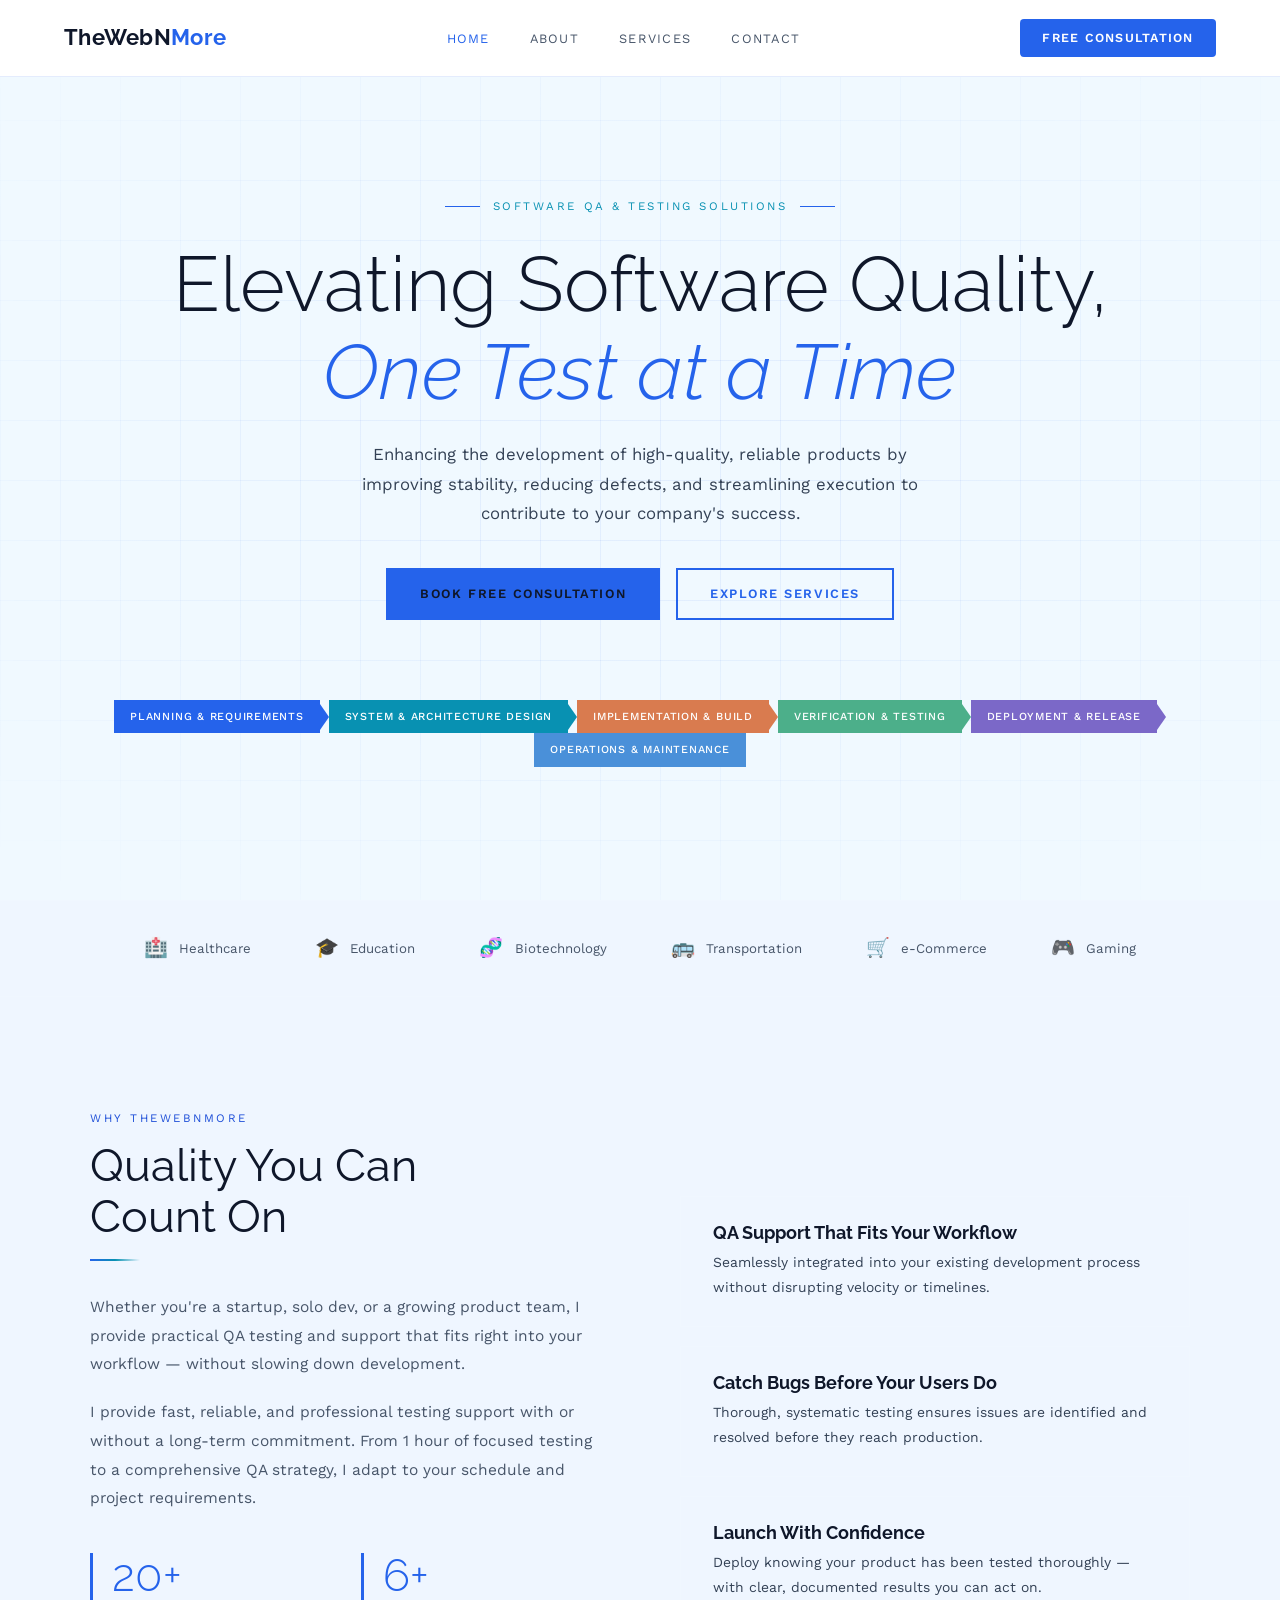
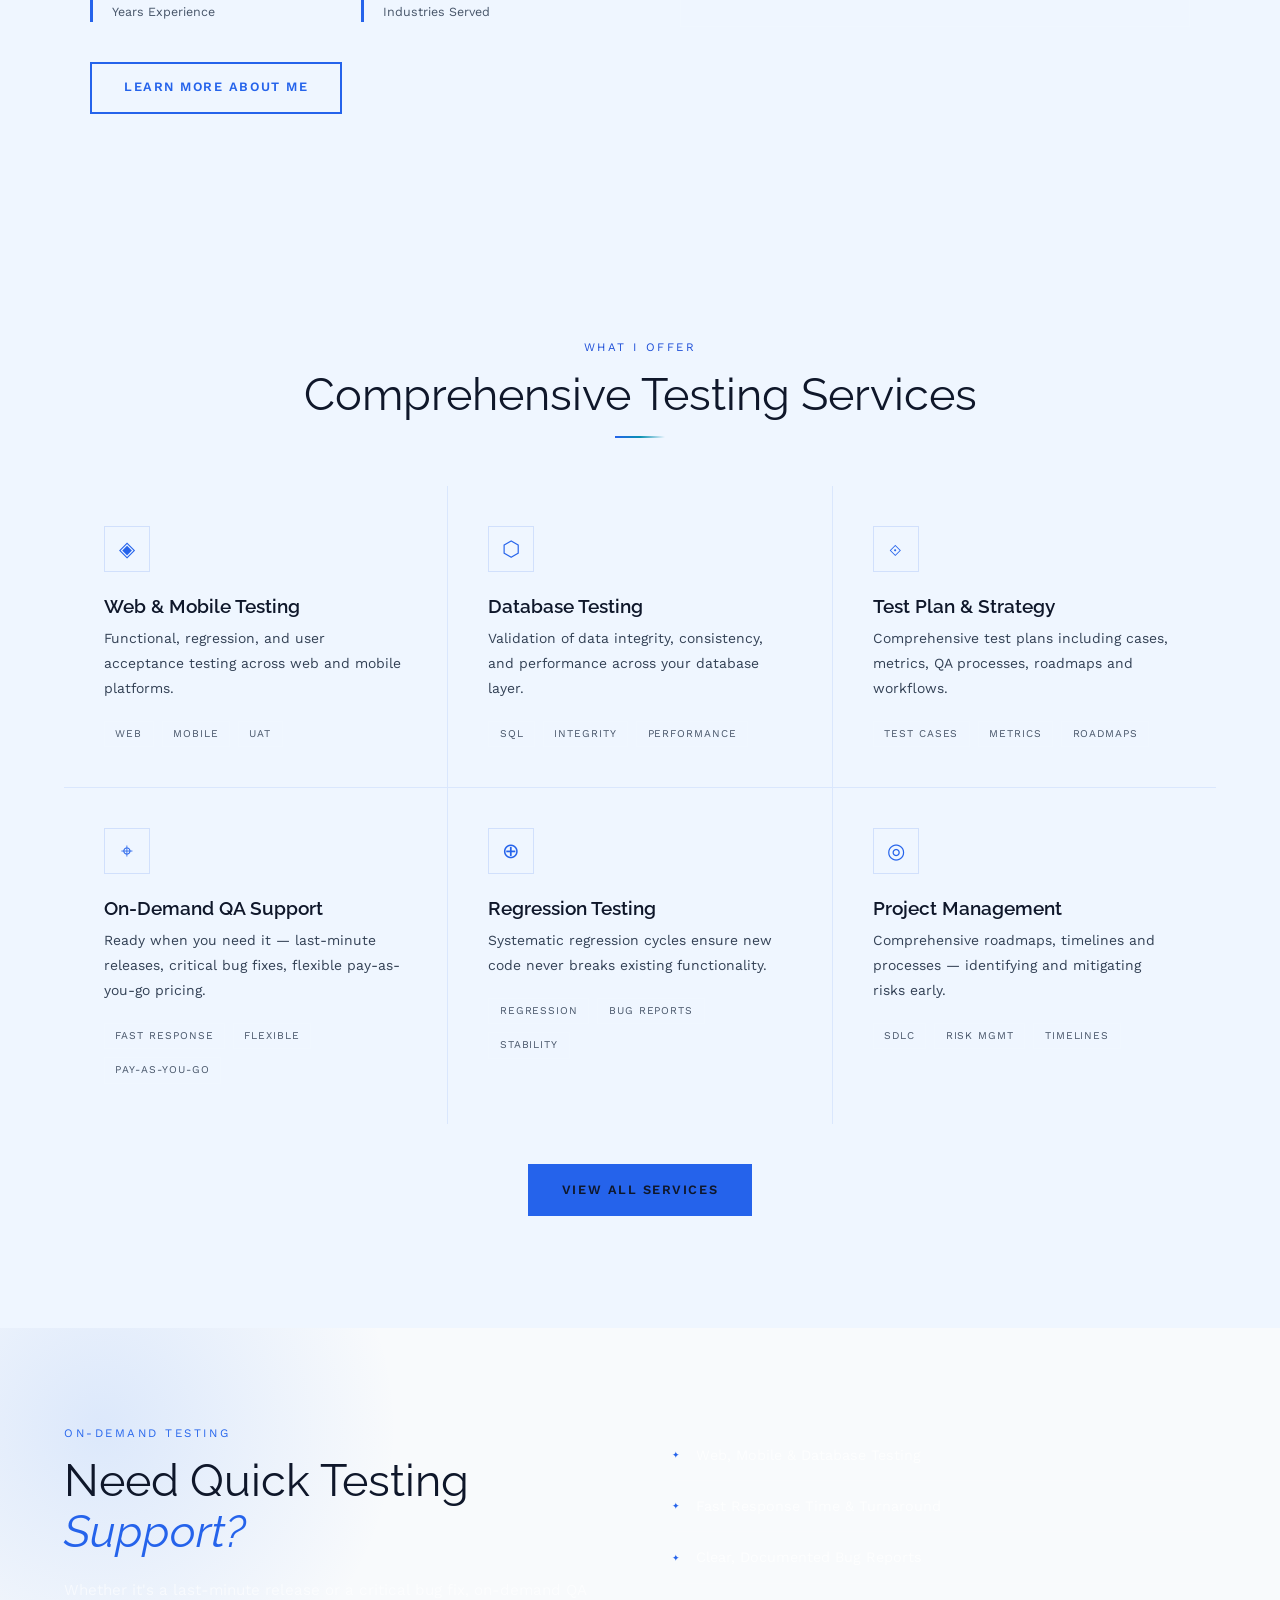
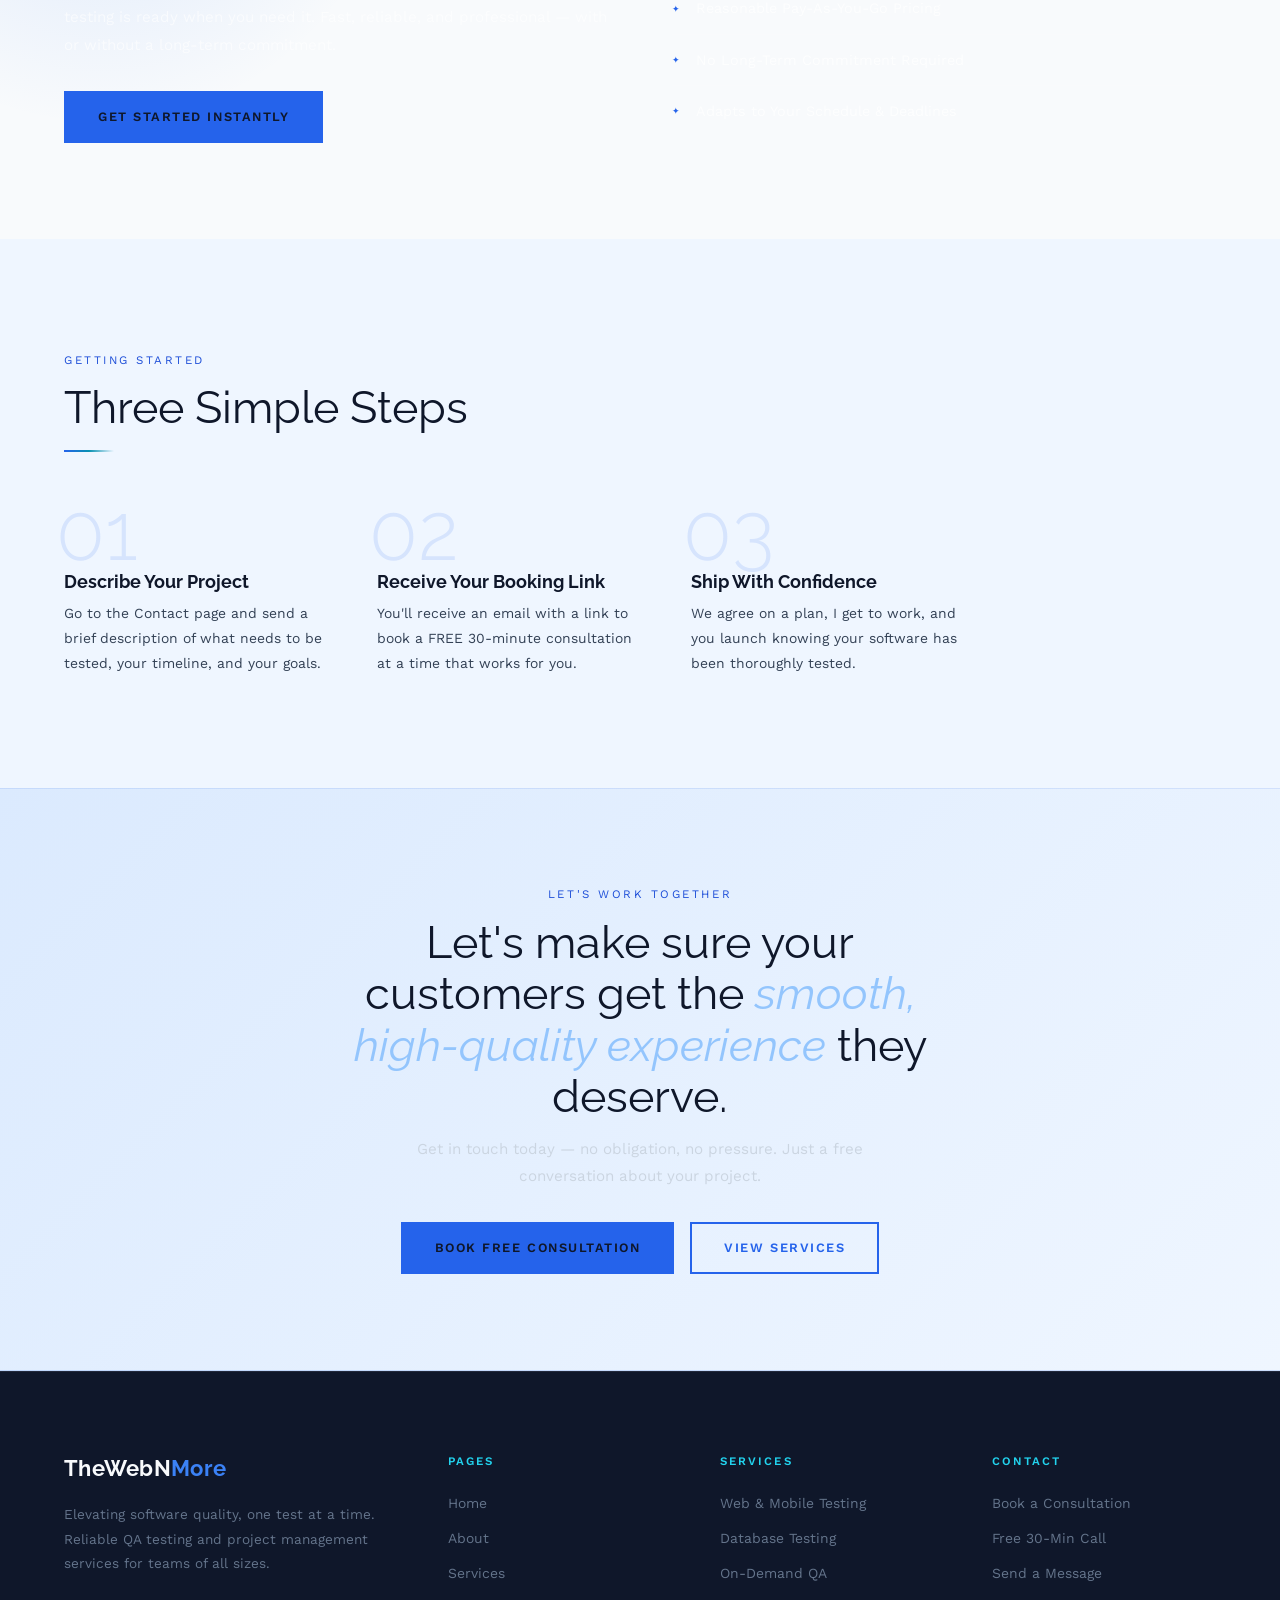
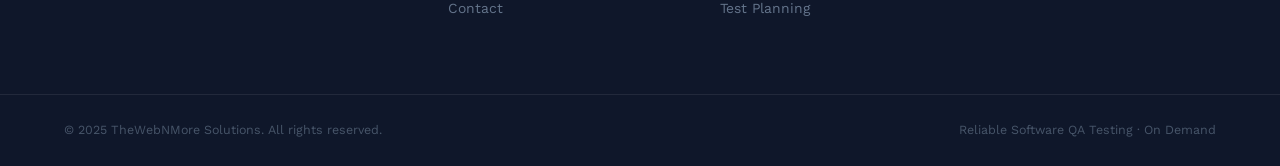
==== commit 01ce9a36: "Update website with latest changes" ====
--- a/index.html
+++ b/index.html
@@ -2,11 +2,14 @@
 <html lang="en">
 <head>
   <meta charset="UTF-8"/>
+  <meta http-equiv="Cache-Control" content="no-cache, no-store, must-revalidate"/>
+  <meta http-equiv="Pragma" content="no-cache"/>
+  <meta http-equiv="Expires" content="0"/>
   <meta name="viewport" content="width=device-width, initial-scale=1.0"/>
   <title>TheWebNMore Solutions | Reliable Software QA Testing</title>
   <meta name="description" content="Professional QA testing services — web, mobile, database. 20+ years experience. On-demand support for startups to enterprise."/>
   <link href="https://fonts.googleapis.com/css2?family=Raleway:ital,wght@0,300;0,400;0,600;0,700;1,300;1,400&family=Work+Sans:wght@300;400;500;600&display=swap" rel="stylesheet"/>
-  <link rel="stylesheet" href="style.css"/>
+  <link rel="stylesheet" href="style.css?v=20250304"/>
   <style>
 
     /* ── HERO ── */
@@ -475,9 +478,11 @@
     document.getElementById('nav-links').classList.toggle('open');
   });
   // Fade-up observer
+  // Add animate class first so elements start hidden, then reveal on scroll
+  document.querySelectorAll('.fade-up').forEach(el => el.classList.add('animate'));
   const obs = new IntersectionObserver(entries => {
     entries.forEach(e => { if (e.isIntersecting) e.target.classList.add('visible'); });
-  }, { threshold: 0.1 });
+  }, { threshold: 0.08 });
   document.querySelectorAll('.fade-up').forEach(el => obs.observe(el));
 </script>
 </body>
--- a/style.css
+++ b/style.css
@@ -23,17 +23,17 @@
 
 body {
   font-family: 'Work Sans', sans-serif;
-  background: #FFFFFF;
+  background: #F8FAFC;
   color: #0F172A;
   overflow-x: hidden;
   line-height: 1.6;
 }
 
-h1, h2, h3, h4 { font-family: 'Raleway', sans-serif; line-height: 1.15; color: #0F172A; }
+h1, h2, h3, h4 { font-family: 'Raleway', sans-serif; line-height: 1.15; color: #0F172A !important; }
 h1 { font-size: clamp(2.6rem, 6vw, 5rem); font-weight: 300; }
 h2 { font-size: clamp(1.8rem, 4vw, 2.8rem); font-weight: 400; }
 h3 { font-size: 1.35rem; font-weight: 600; }
-p  { font-size: 0.95rem; color: #475569; line-height: 1.8; }
+p  { font-size: 0.95rem; color: #334155; line-height: 1.8; }
 
 a { text-decoration: none; color: inherit; }
 
@@ -53,8 +53,9 @@
 }
 .divider.centered { margin: 1rem auto 2rem; }
 
-.fade-up { opacity: 0; transform: translateY(28px); transition: opacity 0.7s ease, transform 0.7s ease; }
-.fade-up.visible { opacity: 1; transform: translateY(0); }
+.fade-up { opacity: 1; transform: translateY(0); transition: opacity 0.7s ease, transform 0.7s ease; }
+.fade-up.animate { opacity: 0; transform: translateY(28px); }
+.fade-up.animate.visible { opacity: 1; transform: translateY(0); }
 
 /* BUTTONS */
 .btn {
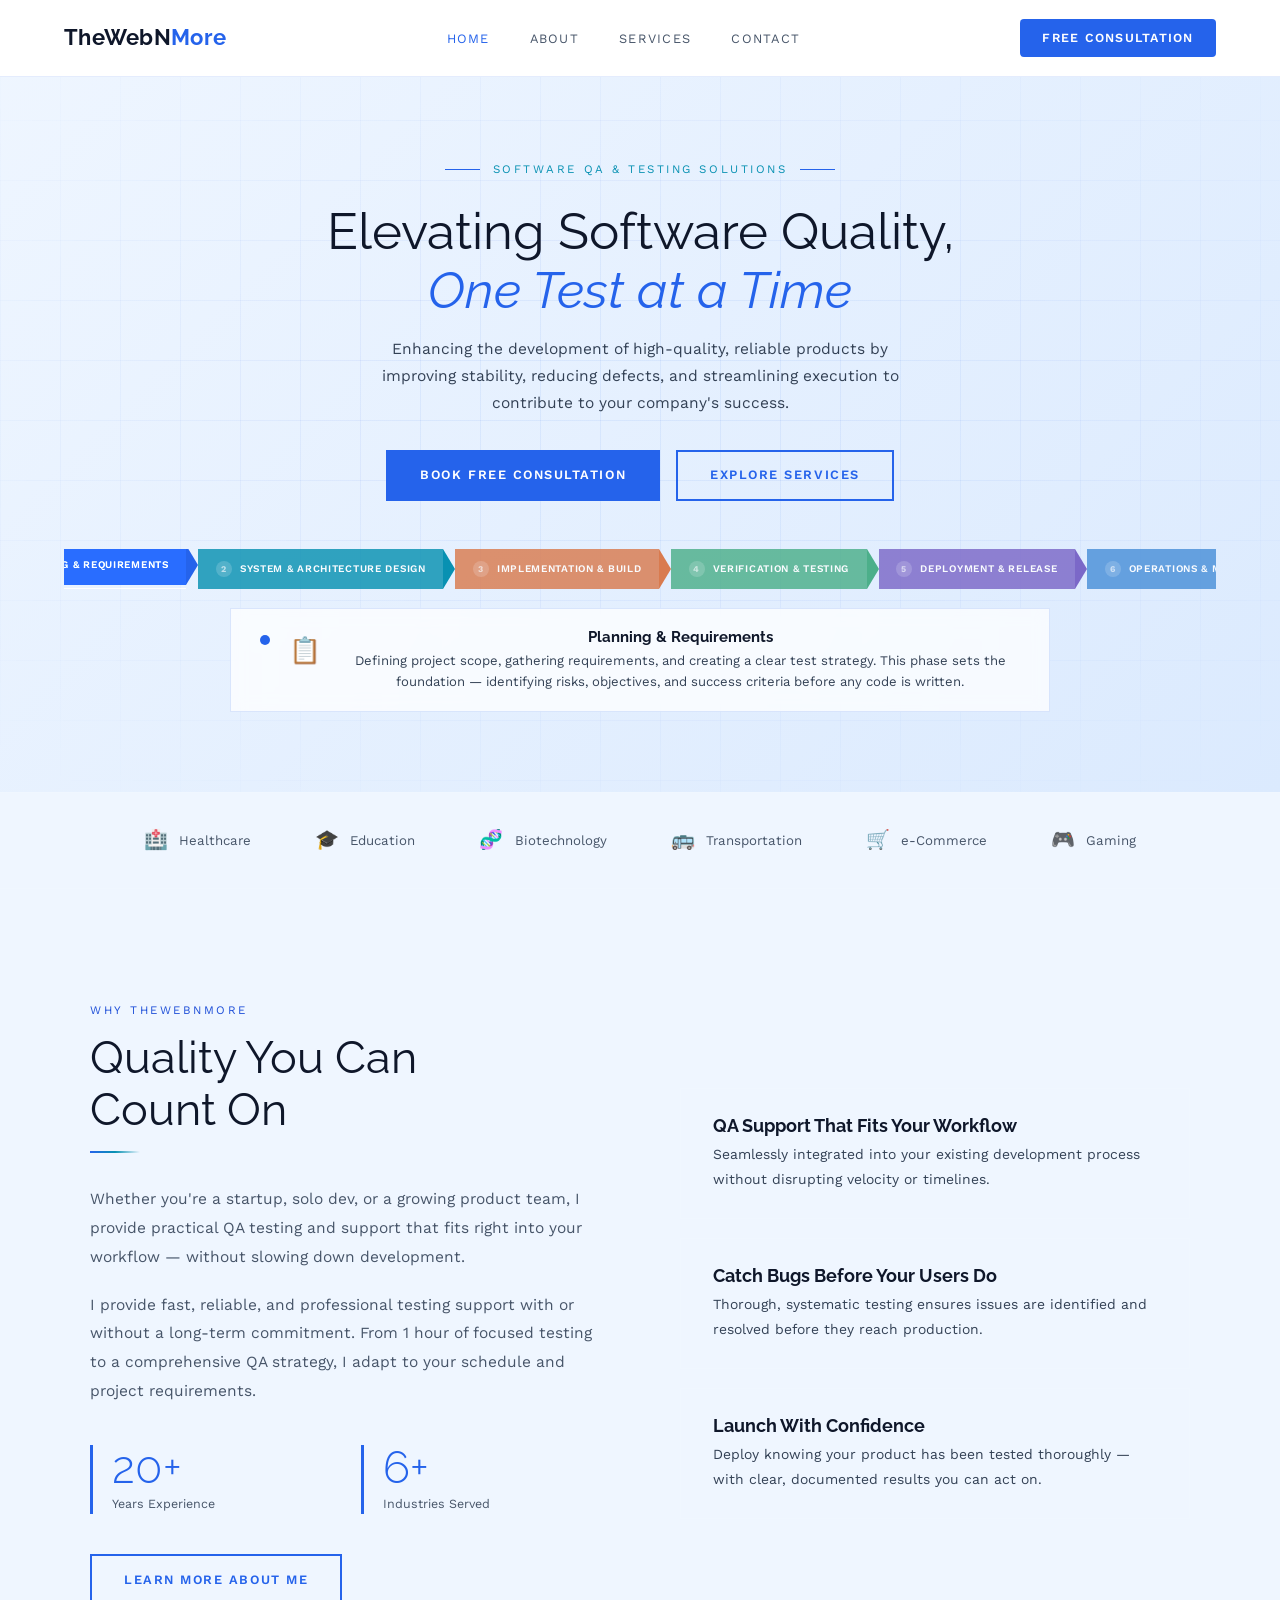
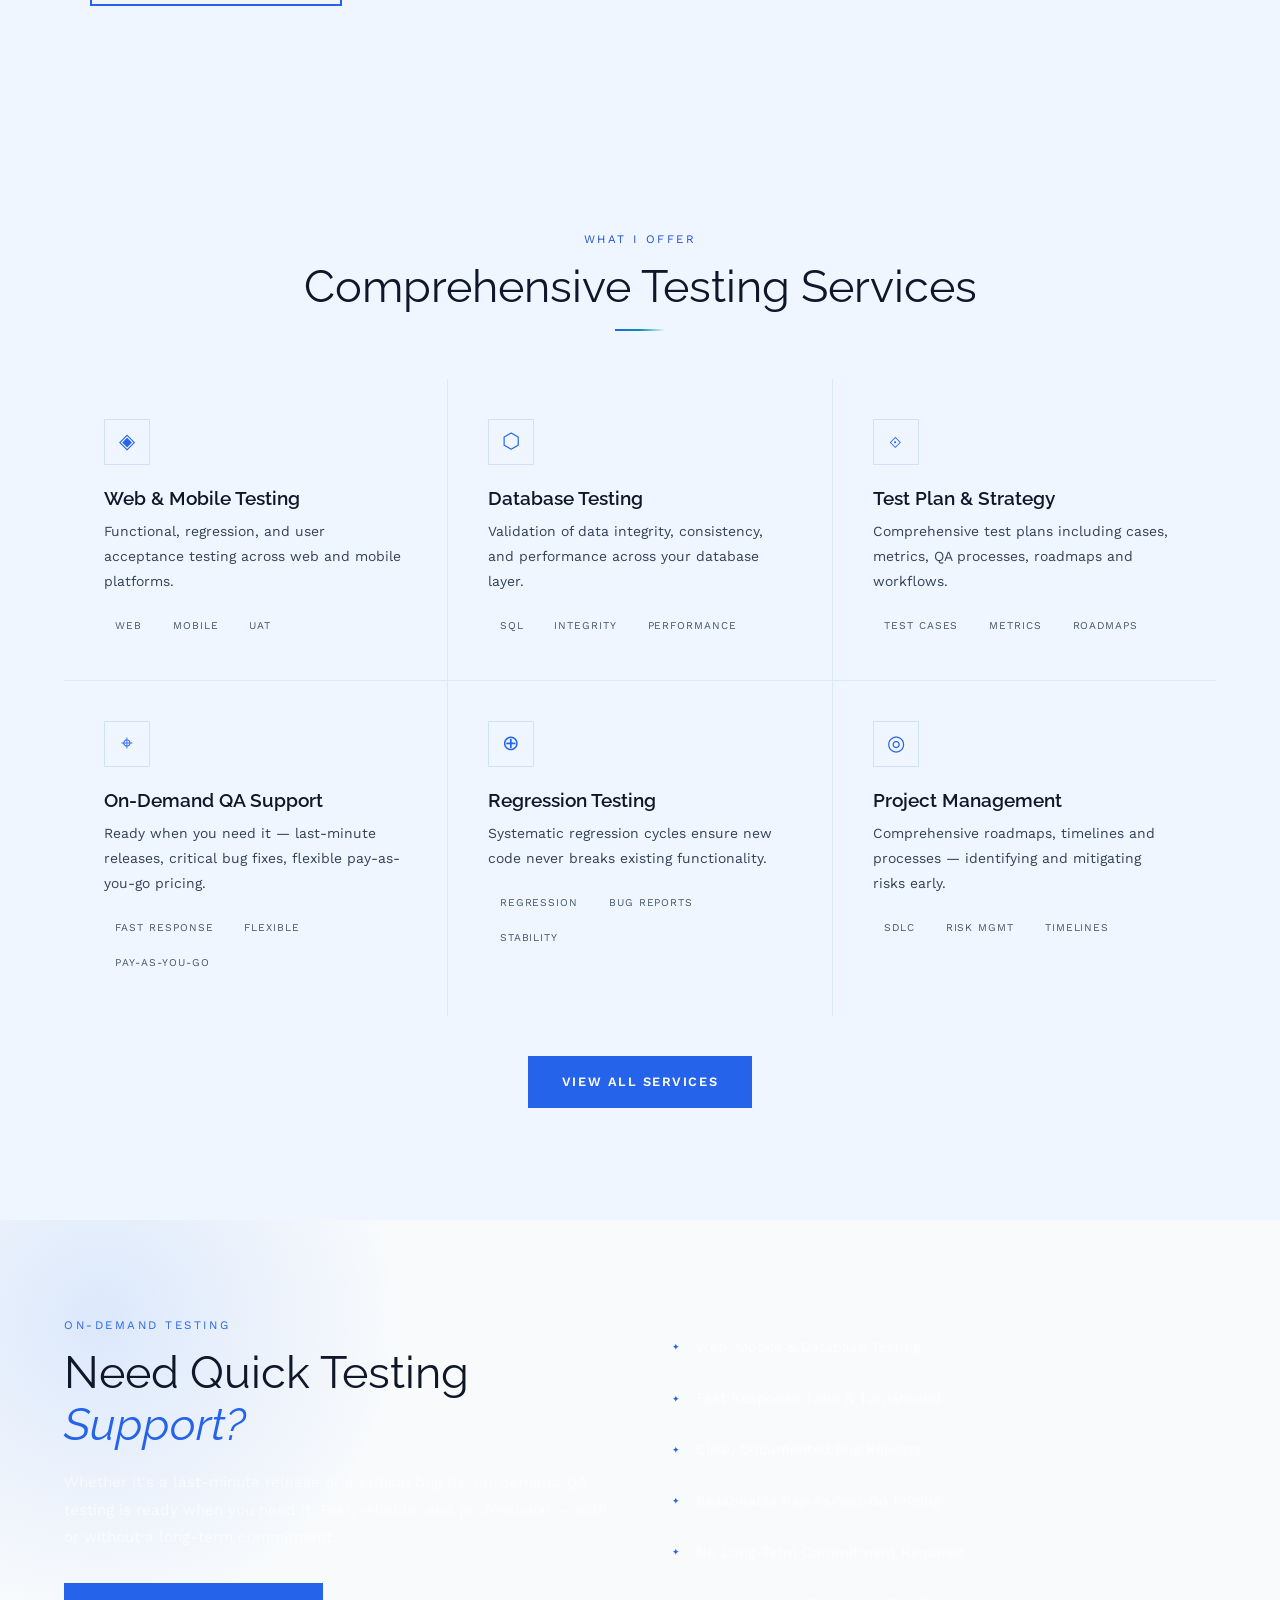
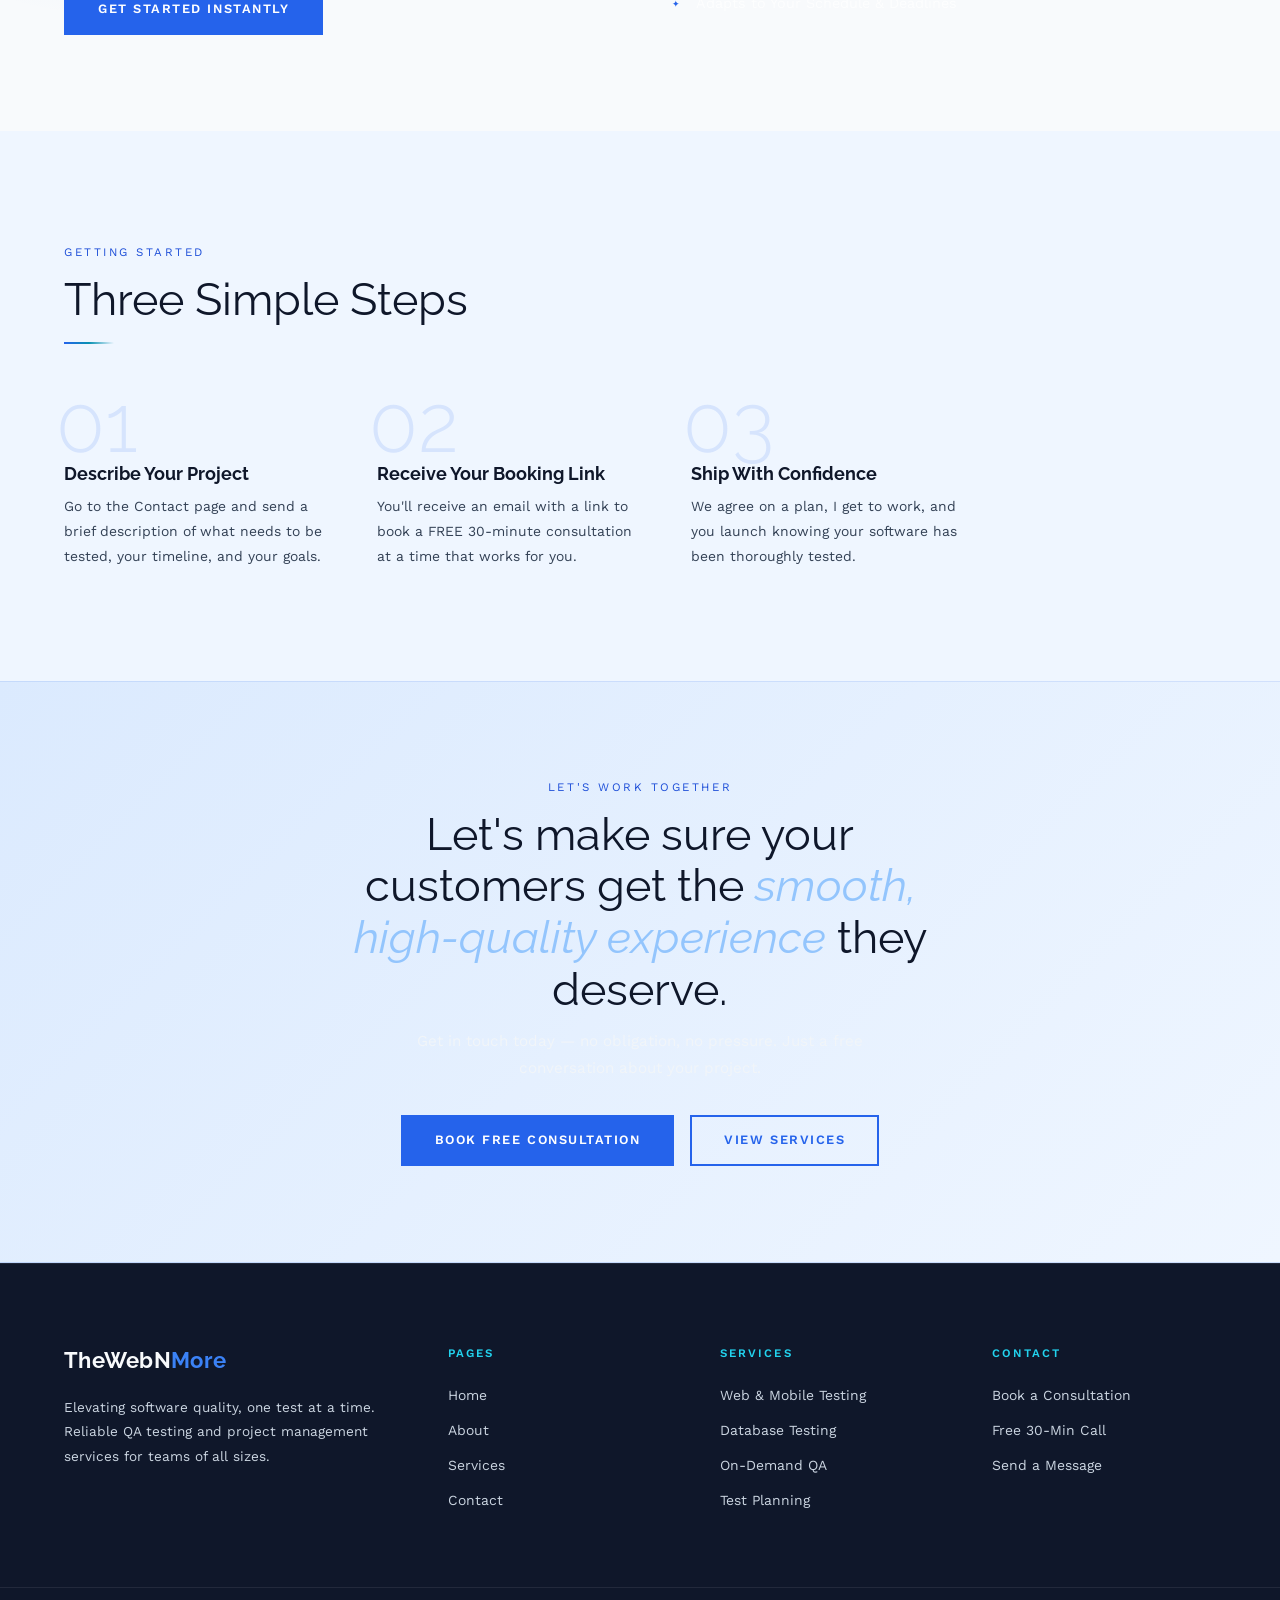
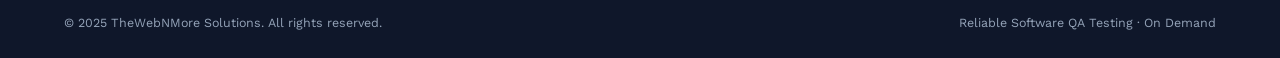
==== commit 56107e14: "Update website with latest changes" ====
--- a/index.html
+++ b/index.html
@@ -14,10 +14,10 @@
 
     /* ── HERO ── */
     #hero {
-      min-height: 100vh;
+      min-height: auto;
       display: flex; flex-direction: column; justify-content: center; align-items: center;
-      text-align: center; padding: 9rem 5% 5rem;
-      background: #F0F9FF;
+      text-align: center; padding: 10rem 5% 5rem;
+      background: linear-gradient(135deg, #EFF6FF 0%, #DBEAFE 100%);
       position: relative; overflow: hidden;
     }
     .hero-grid {
@@ -36,43 +36,107 @@
     .hero-eyebrow::before, .hero-eyebrow::after {
       content: ''; display: block; width: 35px; height: 1px; background: #2563EB;
     }
-    #hero h1 { color: #0F172A; position: relative; z-index: 1; }
+    #hero h1 { color: #0F172A; position: relative; z-index: 1; font-size: clamp(2rem, 4.5vw, 3.2rem); font-weight: 400; }
     #hero h1 em { font-style: italic; color: #2563EB; }
     .hero-sub {
-      font-size: 1.05rem; color: #334155;
-      max-width: 560px; margin: 1.5rem auto 2.5rem;
+      font-size: 0.97rem; color: #334155;
+      max-width: 540px; margin: 1rem auto 2rem;
       line-height: 1.75; position: relative; z-index: 1;
     }
     .hero-btns { display: flex; gap: 1rem; justify-content: center; flex-wrap: wrap; position: relative; z-index: 1; }
 
-    /* pipeline */
+    /* ── INTERACTIVE PIPELINE ── */
+    .pipeline-wrap {
+      margin-top: 3rem; position: relative; z-index: 1; width: 100%;
+    }
     .pipeline {
-      display: flex; flex-wrap: wrap; justify-content: center;
-      margin-top: 5rem; position: relative; z-index: 1;
-    }
-    .p-step { display: flex; align-items: center; }
+      display: flex; flex-wrap: nowrap; justify-content: center;
+      width: 100%; overflow-x: auto;
+    }
+    .p-step {
+      display: flex; align-items: stretch; cursor: pointer;
+      position: relative; transition: transform 0.2s;
+    }
+    .p-step:hover { transform: translateY(-3px); }
+    .p-step.active { transform: translateY(-4px); }
+
     .p-label {
-      font-size: 0.68rem; letter-spacing: 0.07em; text-transform: uppercase;
-      padding: 0.5rem 1rem; white-space: nowrap;
-      font-weight: 500;
-    }
+      font-size: 0.63rem; letter-spacing: 0.07em; text-transform: uppercase;
+      padding: 0.65rem 1.1rem; white-space: nowrap;
+      font-weight: 600; display: flex; align-items: center; gap: 0.5rem;
+      transition: filter 0.2s, opacity 0.2s;
+    }
+    .p-step:not(.active):not(:hover) .p-label { opacity: 0.82; }
+    .p-step.active .p-label { filter: brightness(1.1); }
+
+    .p-num {
+      font-size: 0.55rem; opacity: 0.7;
+      background: rgba(255,255,255,0.25);
+      border-radius: 50%; width: 16px; height: 16px;
+      display: flex; align-items: center; justify-content: center;
+      flex-shrink: 0; font-weight: 700;
+    }
+
     .p-step:nth-child(1) .p-label { background: #2563EB; color: #FFFFFF; }
     .p-step:nth-child(2) .p-label { background: #0891B2; color: #FFFFFF; }
     .p-step:nth-child(3) .p-label { background: #D97B4F; color: #FFFFFF; }
     .p-step:nth-child(4) .p-label { background: #4CAF8A; color: #FFFFFF; }
     .p-step:nth-child(5) .p-label { background: #7B68C8; color: #FFFFFF; }
     .p-step:nth-child(6) .p-label { background: #4A90D9; color: #FFFFFF; }
+
     .p-arrow {
       width: 0; height: 0;
-      border-top: 13px solid transparent;
-      border-bottom: 13px solid transparent;
-    }
-    .p-step:nth-child(1) .p-arrow { border-left: 9px solid #2563EB; }
-    .p-step:nth-child(2) .p-arrow { border-left: 9px solid #0891B2; }
-    .p-step:nth-child(3) .p-arrow { border-left: 9px solid #D97B4F; }
-    .p-step:nth-child(4) .p-arrow { border-left: 9px solid #4CAF8A; }
-    .p-step:nth-child(5) .p-arrow { border-left: 9px solid #7B68C8; }
+      border-top: 20px solid transparent;
+      border-bottom: 20px solid transparent;
+      flex-shrink: 0; align-self: stretch; height: auto;
+    }
+    .p-step:nth-child(1) .p-arrow { border-left: 12px solid #2563EB; }
+    .p-step:nth-child(2) .p-arrow { border-left: 12px solid #0891B2; }
+    .p-step:nth-child(3) .p-arrow { border-left: 12px solid #D97B4F; }
+    .p-step:nth-child(4) .p-arrow { border-left: 12px solid #4CAF8A; }
+    .p-step:nth-child(5) .p-arrow { border-left: 12px solid #7B68C8; }
     .p-step:last-child .p-arrow { display: none; }
+
+    /* Active underline indicator */
+    .p-step::after {
+      content: ''; position: absolute; bottom: -6px; left: 0; right: 12px;
+      height: 3px; background: rgba(255,255,255,0.9);
+      transform: scaleX(0); transition: transform 0.25s ease;
+      transform-origin: left;
+    }
+    .p-step:last-child::after { right: 0; }
+    .p-step.active::after { transform: scaleX(1); }
+
+    /* Info panel below pipeline */
+    .pipeline-info {
+      margin-top: 1.2rem;
+      background: rgba(255,255,255,0.75);
+      backdrop-filter: blur(8px);
+      border: 1px solid rgba(37,99,235,0.15);
+      padding: 1.2rem 1.8rem;
+      display: flex; align-items: flex-start; gap: 1.2rem;
+      animation: fadeSlideIn 0.3s ease;
+      max-width: 820px; margin-left: auto; margin-right: auto;
+      margin-top: 1.2rem;
+    }
+    @keyframes fadeSlideIn {
+      from { opacity: 0; transform: translateY(6px); }
+      to   { opacity: 1; transform: translateY(0); }
+    }
+    .pipeline-info-icon {
+      font-size: 1.6rem; flex-shrink: 0; margin-top: 0.1rem;
+    }
+    .pipeline-info-text h4 {
+      font-family: 'Raleway', sans-serif; font-size: 0.95rem;
+      color: #0F172A; margin-bottom: 0.25rem; font-weight: 700;
+    }
+    .pipeline-info-text p {
+      font-size: 0.82rem; color: #334155; margin: 0; line-height: 1.6;
+    }
+    .pipeline-info-dot {
+      width: 10px; height: 10px; border-radius: 50%;
+      flex-shrink: 0; margin-top: 0.4rem;
+    }
 
     /* ── TRUST STRIP ── */
     .trust-strip {
@@ -249,13 +313,40 @@
     <a href="contact.html" class="btn btn-gold">Book Free Consultation</a>
     <a href="services.html" class="btn btn-outline">Explore Services</a>
   </div>
-  <div class="pipeline">
-    <div class="p-step"><div class="p-label">Planning &amp; Requirements</div><div class="p-arrow"></div></div>
-    <div class="p-step"><div class="p-label">System &amp; Architecture Design</div><div class="p-arrow"></div></div>
-    <div class="p-step"><div class="p-label">Implementation &amp; Build</div><div class="p-arrow"></div></div>
-    <div class="p-step"><div class="p-label">Verification &amp; Testing</div><div class="p-arrow"></div></div>
-    <div class="p-step"><div class="p-label">Deployment &amp; Release</div><div class="p-arrow"></div></div>
-    <div class="p-step"><div class="p-label">Operations &amp; Maintenance</div></div>
+  <div class="pipeline-wrap">
+    <div class="pipeline">
+      <div class="p-step active" onclick="selectStage(0)">
+        <div class="p-label"><span class="p-num">1</span>Planning &amp; Requirements</div>
+        <div class="p-arrow"></div>
+      </div>
+      <div class="p-step" onclick="selectStage(1)">
+        <div class="p-label"><span class="p-num">2</span>System &amp; Architecture Design</div>
+        <div class="p-arrow"></div>
+      </div>
+      <div class="p-step" onclick="selectStage(2)">
+        <div class="p-label"><span class="p-num">3</span>Implementation &amp; Build</div>
+        <div class="p-arrow"></div>
+      </div>
+      <div class="p-step" onclick="selectStage(3)">
+        <div class="p-label"><span class="p-num">4</span>Verification &amp; Testing</div>
+        <div class="p-arrow"></div>
+      </div>
+      <div class="p-step" onclick="selectStage(4)">
+        <div class="p-label"><span class="p-num">5</span>Deployment &amp; Release</div>
+        <div class="p-arrow"></div>
+      </div>
+      <div class="p-step" onclick="selectStage(5)">
+        <div class="p-label"><span class="p-num">6</span>Operations &amp; Maintenance</div>
+      </div>
+    </div>
+    <div class="pipeline-info" id="pipeline-info">
+      <div class="pipeline-info-dot" id="pipeline-dot" style="background:#2563EB;"></div>
+      <div class="pipeline-info-icon" id="pipeline-icon">📋</div>
+      <div class="pipeline-info-text">
+        <h4 id="pipeline-title">Planning &amp; Requirements</h4>
+        <p id="pipeline-desc">Defining project scope, gathering requirements, and creating a clear test strategy. This phase sets the foundation — identifying risks, objectives, and success criteria before any code is written.</p>
+      </div>
+    </div>
   </div>
 </section>
 
@@ -421,7 +512,7 @@
 <div class="cta-banner">
   <span class="eyebrow">Let's Work Together</span>
   <h2>Let's make sure your customers get the <span>smooth, high-quality experience</span> they deserve.</h2>
-  <p>Get in touch today — no obligation, no pressure. Just a free conversation about your project.</p>
+  <p style="color:#F1F5F9;">Get in touch today — no obligation, no pressure. Just a free conversation about your project.</p>
   <div class="cta-btns">
     <a href="contact.html" class="btn btn-gold">Book Free Consultation</a>
     <a href="services.html" class="btn btn-outline">View Services</a>
@@ -433,7 +524,7 @@
   <div class="footer-top">
     <div class="footer-brand">
       <div class="nav-logo">TheWebN<span>More</span></div>
-      <p>Elevating software quality, one test at a time. Reliable QA testing and project management services for teams of all sizes.</p>
+      <p style="color:#CBD5E1;">Elevating software quality, one test at a time. Reliable QA testing and project management services for teams of all sizes.</p>
     </div>
     <div class="footer-col">
       <h5>Pages</h5>
@@ -463,8 +554,8 @@
     </div>
   </div>
   <div class="footer-bottom">
-    <p>© 2025 TheWebNMore Solutions. All rights reserved.</p>
-    <p>Reliable Software QA Testing · On Demand</p>
+    <p style="color:#94A3B8;">© 2025 TheWebNMore Solutions. All rights reserved.</p>
+    <p style="color:#94A3B8;">Reliable Software QA Testing · On Demand</p>
   </div>
 </footer>
 
--- a/style.css
+++ b/style.css
@@ -64,10 +64,10 @@
   font-family: 'Work Sans', sans-serif; font-weight: 600;
   transition: all 0.28s; cursor: pointer; border: none;
 }
-.btn-gold { background: #2563EB; color: #0F172A; border: 2px solid #2563EB; }
-.btn-gold:hover { background: #3B82F6; border-color: #3B82F6; }
+.btn-gold { background: #2563EB; color: #FFFFFF; border: 2px solid #2563EB; }
+.btn-gold:hover { background: #1D4ED8; border-color: #1D4ED8; color: #FFFFFF; }
 .btn-outline { background: transparent; color: #2563EB; border: 2px solid #2563EB; }
-.btn-outline:hover { background: #2563EB; color: #0F172A; }
+.btn-outline:hover { background: #2563EB; color: #FFFFFF; }
 .btn-white { background: #0F172A; color: #F8FAFC; border: 2px solid #0F172A; }
 .btn-white:hover { background: transparent; color: #0F172A; }
 
@@ -118,18 +118,18 @@
 .page-hero p { font-size: 1.05rem; max-width: 560px; margin-top: 1rem; color: #334155; }
 
 /* FOOTER */
-footer { background: #0F172A; border-top: 1px solid rgba(255,255,255,0.08); color: #94A3B8; }
+footer { background: #0F172A; border-top: 1px solid rgba(255,255,255,0.08); color: #E2E8F0; }
 .footer-top { display: grid; grid-template-columns: 1.5fr 1fr 1fr 1fr; gap: 3rem; padding: 5rem 5% 4rem; }
 .footer-brand .nav-logo { color: #F8FAFC; }
 .footer-brand .nav-logo span { color: #3B82F6; }
-.footer-brand p { font-size: 0.85rem; color: #64748B; line-height: 1.8; margin-top: 1rem; }
+.footer-brand p { font-size: 0.85rem; color: #CBD5E1; line-height: 1.8; margin-top: 1rem; }
 .footer-col h5 { font-family: 'Work Sans', sans-serif; font-size: 0.72rem; letter-spacing: 0.18em; text-transform: uppercase; color: #22D3EE; margin-bottom: 1.2rem; font-weight: 600; }
 .footer-col ul { list-style: none; }
 .footer-col ul li { margin-bottom: 0.6rem; }
-.footer-col ul li a { font-size: 0.87rem; color: #64748B; transition: color 0.25s; }
+.footer-col ul li a { font-size: 0.87rem; color: #CBD5E1; transition: color 0.25s; }
 .footer-col ul li a:hover { color: #60A5FA; }
 .footer-bottom { border-top: 1px solid rgba(255,255,255,0.08); padding: 1.5rem 5%; display: flex; align-items: center; justify-content: space-between; flex-wrap: wrap; gap: 1rem; }
-.footer-bottom p { font-size: 0.78rem; color: #475569; }
+.footer-bottom p { font-size: 0.78rem; color: #94A3B8; }
 
 /* RESPONSIVE */
 @media (max-width: 900px) { .footer-top { grid-template-columns: 1fr 1fr; } }
